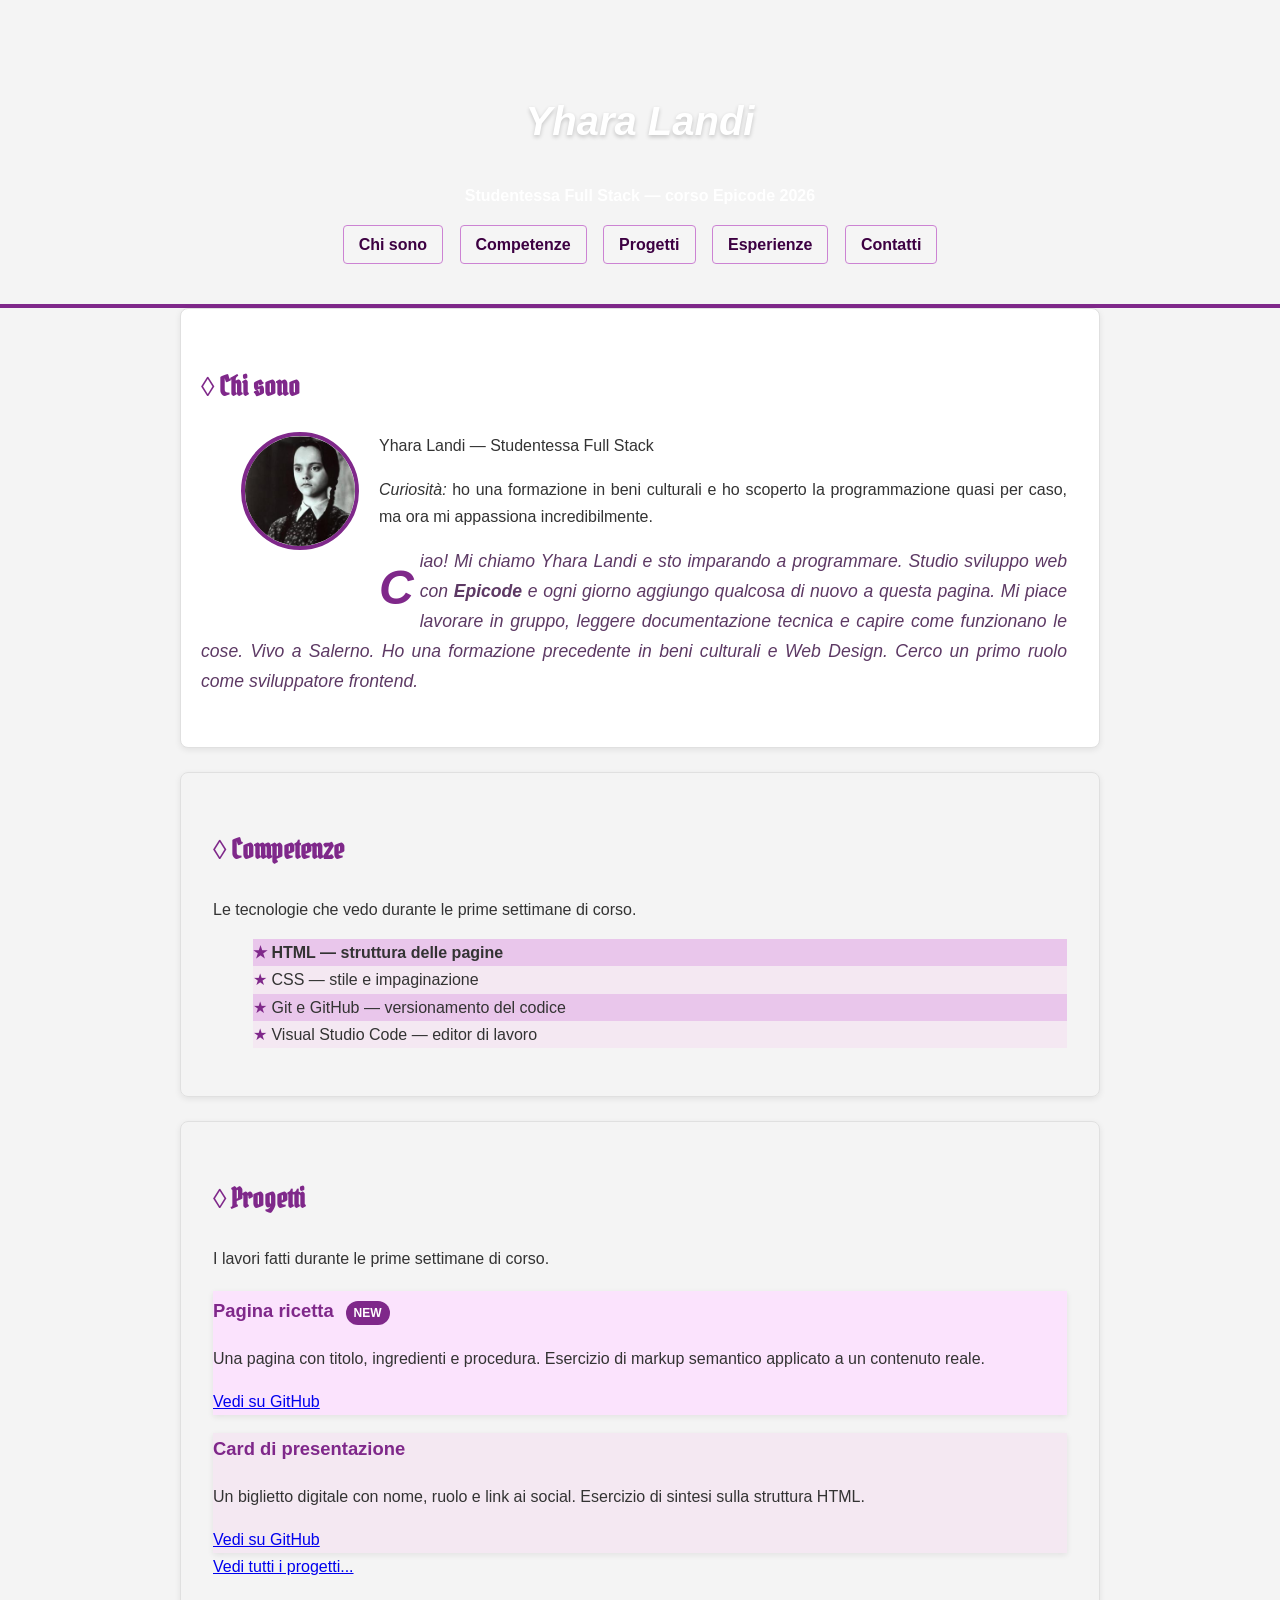
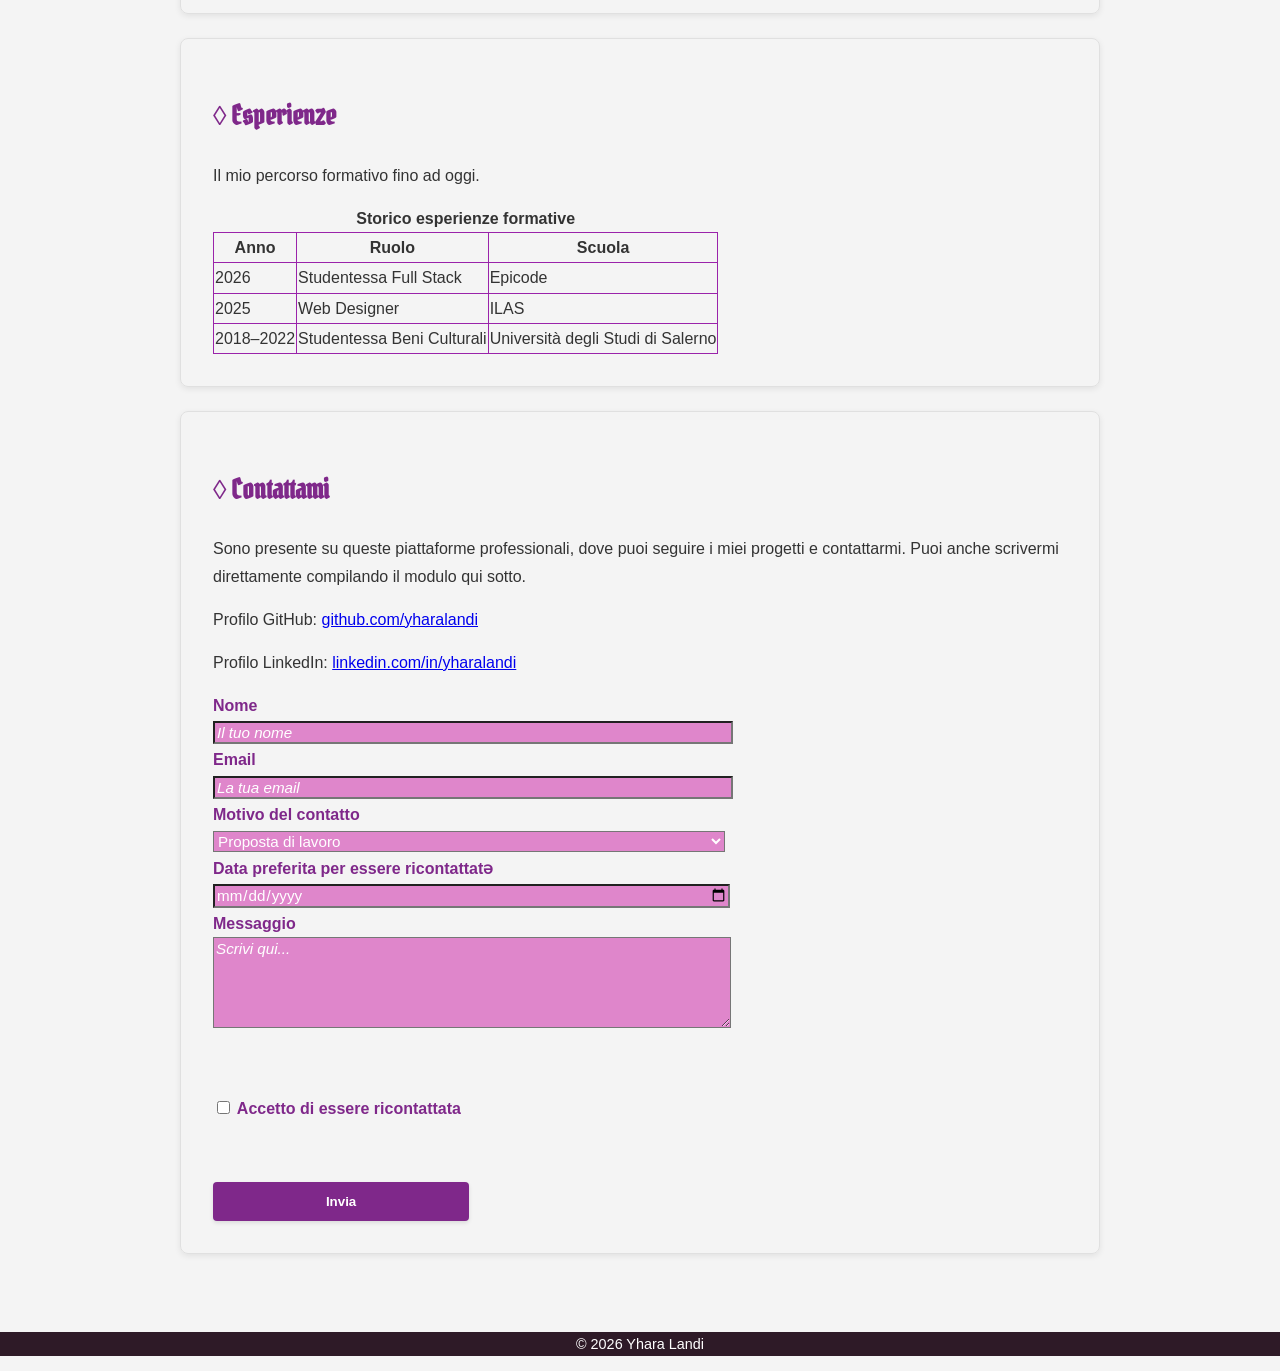
==== index.html @ 40f6e140 "nav" ====
<!DOCTYPE html>
<html lang="it">

<head>
    <meta charset="UTF-8">
    <meta name="viewport" content="width=device-width, initial-scale=1.0">
    <title>Yhara Landi</title>
    <link href="https://fonts.googleapis.com/css2?family=Pirata+One&display=swap" rel="stylesheet">
    <link rel="stylesheet" href="assets/css/style.css">
</head>

<body>
    <header id="siteHeader">
        <h1>Yhara Landi</h1>
        <p class="cute"><b>Studentessa Full Stack</b> — corso Epicode 2026</p>

        <nav>
            <ul>
                <li><a href="#chiSono">Chi sono</a></li>
                <li><a href="#competenze">Competenze</a></li>
                <li><a href="#progetti">Progetti</a></li>
                <li><a href="#esperienze">Esperienze</a></li>
                <li><a href="#contatti">Contatti</a></li>
            </ul>
        </nav>
    </header>

    <main>

        <div id="chiSono">
            <h2>Chi sono</h2>

            <figure>
                <img class="avatar" src="assets/img/waddams.jpeg" alt="Foto profilo">
                <figcaption>Yhara Landi — Studentessa Full Stack</figcaption>
            </figure>

            <aside>
                <em>Curiosità:</em> ho una formazione in beni culturali e ho scoperto la programmazione quasi per
                    caso, ma ora mi appassiona incredibilmente.
            </aside>

            <p>Ciao! Mi chiamo Yhara Landi e sto imparando a programmare. Studio sviluppo web con
                <strong>Epicode</strong> e ogni
                giorno aggiungo qualcosa di nuovo a questa pagina. Mi piace lavorare in gruppo, leggere documentazione
                tecnica e capire come funzionano le cose. Vivo a Salerno. Ho una formazione precedente in <em>beni
                    culturali</em> e <em>Web Design</em>. Cerco un primo ruolo come sviluppatore frontend.</p>
        </div>

        <div id="competenze">
            <h2>Competenze</h2>
            <p>Le tecnologie che vedo durante le prime settimane di corso.</p>
            <ul class="skillList">
                <li>HTML — struttura delle pagine</li>
                <li>CSS — stile e impaginazione</li>
                <li>Git e GitHub — versionamento del codice</li>
                <li>Visual Studio Code — editor di lavoro</li>
            </ul>
        </div>

        <div id="progetti">
            <h2>Progetti</h2>
            <p>I lavori fatti durante le prime settimane di corso.</p>

            <article class="project">
                <h3>Pagina ricetta</h3>
                <p>Una pagina con titolo, ingredienti e procedura. Esercizio di markup semantico applicato a un
                    contenuto reale.</p>
                <a href="javascript:void();">Vedi su GitHub</a>
            </article>

            <article class="project">
                <h3>Card di presentazione</h3>
                <p>Un biglietto digitale con nome, ruolo e link ai social. Esercizio di sintesi sulla struttura HTML.
                </p>
                <a href="javascript:void();">Vedi su GitHub</a>
            </article>
                        <a href="project.html">Vedi tutti i progetti...</a>

        </div>

        <div id="esperienze">
            <h2>Esperienze</h2>
            <p>Il mio percorso formativo fino ad oggi.</p>

            <table>
                <caption>Storico esperienze formative</caption>
                <thead>
                    <tr>
                        <th scope="col">Anno</th>
                        <th scope="col">Ruolo</th>
                        <th scope="col">Scuola</th>
                    </tr>
                </thead>
                <tbody>
                    <tr>
                        <td>2026</td>
                        <td>Studentessa Full Stack</td>
                        <td>Epicode</td>
                    </tr>
                    <tr>
                        <td>2025</td>
                        <td>Web Designer</td>
                        <td>ILAS</td>
                    </tr>
                    <tr>
                        <td>2018–2022</td>
                        <td>Studentessa Beni Culturali</td>
                        <td>Università degli Studi di Salerno</td>
                    </tr>
                </tbody>
            </table>
        </div>

        <div id="contatti">
            <h2>Contattami</h2>
            <p>Sono presente su queste piattaforme professionali, dove puoi seguire i miei progetti e contattarmi. Puoi
                anche scrivermi direttamente compilando il modulo qui sotto.</p>

            <p>Profilo GitHub: <a href="https://github.com/YharaLandi" target="_blank">github.com/yharalandi</a></p>
            <p>Profilo LinkedIn: <a href="https://www.linkedin.com/in/yhara-landi-a729241b5/"
                    target="_blank">linkedin.com/in/yharalandi</a></p>

            <form action="#" method="POST">

                <label for="nome">Nome</label><br />
                <input type="text" id="nome" name="nome" placeholder="Il tuo nome" required><br />

                <label for="email">Email</label><br />
                <input type="email" id="email" name="email" placeholder="La tua email" required><br />

                <label for="motivo">Motivo del contatto</label><br />
                <select id="motivo" name="motivo">
                    <option value="lavoro">Proposta di lavoro</option>
                    <option value="domande">Domande</option>
                    <option value="collaborazione">Collaborazione</option>
                    <option value="altro">Altro</option>
                </select><br />

                <label for="data">Data preferita per essere ricontattatə</label><br />
                <input type="date" id="data" name="data"><br />

                <label for="messaggio">Messaggio</label><br />
                <textarea id="messaggio" name="messaggio" rows="5" required
                    placeholder="Scrivi qui..."></textarea><br />

                <p>&nbsp;</p>
                <label for="consenso">
                    <input type="checkbox" id="consenso" name="consenso" class="consenso" required>
                    Accetto di essere ricontattata
                </label><br />
                <p>&nbsp;</p>
                <button type="submit">Invia</button>

            </form>
        </div>

    </main>

    <footer id="siteFooter">
        <p>&copy; 2026 Yhara Landi</p>
    </footer>

</body>

</html>
---- assets/css/style.css ----
/* Lasciate ogne speranza, voi ch'intrate*/
html,
body {
    margin: 0;
    padding: 0;
    font-family: "Helvetica Neue", Arial, sans-serif;
    font-size: 16px;
    line-height: 1.7;
    color: #333333;
    background-color: #f4f4f4;
    box-sizing: border-box;
}

#siteHeader {
    background-image: url(https://images.unsplash.com/photo-1557682250-33bd709cbe85?q=80&w=1129&auto=format&fit=crop&ixlib=rb-4.1.0&ixid=M3wxMjA3fDB8MHxwaG90by1wYWdlfHx8fGVufDB8fHx8fA%3D%3D);
    background-size: cover;
    background-position: center;
    color: #ffffff;
    text-align: center;
    padding: 60px 20px 40px;
    border-bottom: 4px solid rgb(127, 40, 138);
}

#siteHeader h1 {
    font-size: 2.5rem;
    font-weight: bold;
    font-style: italic;
    text-shadow: 0 2px 4px rgba(0, 0, 0, 0.2);
}

.cute {
    color: rgb(255, 255, 255);
    font-weight: 600;
}

nav li {
    display: inline-block;
}

nav a {
    color: #3d0042;
    font-weight: bold;
    text-decoration: none;
    display: inline-block;
    padding: 5px 15px;
    margin: 0 6px;
    border-radius: 4px;
    border: 1px solid #cc83d3;
    background-color: rgba(255, 255, 255, 0.062)
}

nav ul {
    list-style: none;
    margin: 0;
    padding: 0;
}

nav a:hover {
    color: #ffffff;
    background-color: rgba(255, 255, 255, 0.2);
padding: 15px 15px;
}

main {
    max-width: 920px;
    margin: 0 auto;
    padding: 0 20px 40px;
}

main div {
    padding: 32px;
    margin-bottom: 24px;
    border: 1px solid #e0e0e0;
    border-radius: 8px;
    box-shadow: 0 2px 6px rgba(0, 0, 0, 0.08);
}

main h2 {
    font-size: 1.7rem;
    color: hsl(293, 55%, 35%);
    text-align: left;
    font-family: "Pirata One", cursive;
}

main div h2::before {
    content: "◊ ";
    color: hsl(293, 55%, 35%);
}

main h3 {
    font-size: 1.15rem;
    color: hsl(293, 55%, 35%);
    text-align: left;
}

#chiSono {
    background-color: #ffffff;
    text-align: justify;
    padding-left: 20px;
}

#chiSono p:first-of-type {
    font-size: 1.1rem;
    font-style: italic;
    color: #5d3964;
}

.avatar {
    width: 110px;
    height: 110px;
    border: 4px solid hsl(293, 55%, 35%);
    border-radius: 50%;
    float: left;
    margin: 0 20px 12px 0;
}

#chiSono p:first-of-type::first-letter {
    font-size: 3rem;
    font-weight: bold;
    float: left;
    margin-right: 6px;
    color: hsl(293, 55%, 35%);
}


#competenze {
    clear: both;
}
 
.skillList {
    list-style: none;
}

.skillList li:nth-child(odd) {
    background-color: #e9c6eb;
}

.skillList li:nth-child(even) {
    background-color: #f4e8f2;
}

.skillList li:first-child {
    font-weight: bold;
}

.skillList li::before {
    content: "★ ";
    color: hsl(293, 55%, 35%);
}

.project:nth-of-type(odd) {
    background-color: #fbe3fd;
}

.project:nth-of-type(even) {
    background-color: #f4e8f2;
}

.project {
    box-shadow: 0 2px 6px rgba(0, 0, 0, 0.08);
}

.project:hover {
    box-shadow: 0 4px 12px rgba(0, 0, 0, 0.15);
}

.project:first-of-type h3::after {
    content: "NEW";
    display: inline-block;
    padding: 2px 8px;
    margin-left: 12px;
    background-color: hsl(293, 55%, 35%);
    color: #ffffff;
    border-radius: 16px;
    font-size: 0.75rem;
    margin-top: 10px;

}

.project:nth-of-type(2) h3::after {
    margin-top: 10px;

}

table {
    border-collapse: collapse;
}

table caption {
    font-weight: 600;
}

table,
th,
td {
    border: 1px solid rgb(154, 35, 170);
}

label {
    font-weight: bold;
    color: rgb(127, 40, 138);
}

input,
textarea,
select {
    font-family: "Helvetica Neue", Arial, sans-serif;
    font-size: 0.95rem;
    width: 60%;
    background-color: #df86cb;
    color: white;
}

input::placeholder,
textarea::placeholder {
    color: #ffffff;
    font-style: italic;
}

input:focus,
textarea:focus,
select:focus {
    background-color: #9e3183;
    color: #ffffff;
}

.consenso {
    width: auto;
}

button {
    color: #ffffff;
    background-color: hsl(293, 55%, 35%);
    font-weight: bold;
    width: 30%;
    padding: 12px 24px;
    border: none;
    border-radius: 4px;
    box-shadow: 0 2px 4px rgba(0, 0, 0, 0.1);
}

button:hover {
    color: #eeeeee;
    background-color: hsl(295, 100%, 12%);
    box-shadow: 0 4px 8px rgba(0, 0, 0, 0.15);
}

#siteFooter {
    background-color: #2e1a27;
    color: #ffffff;
    text-align: center;
    font-size: 0.9rem;
}
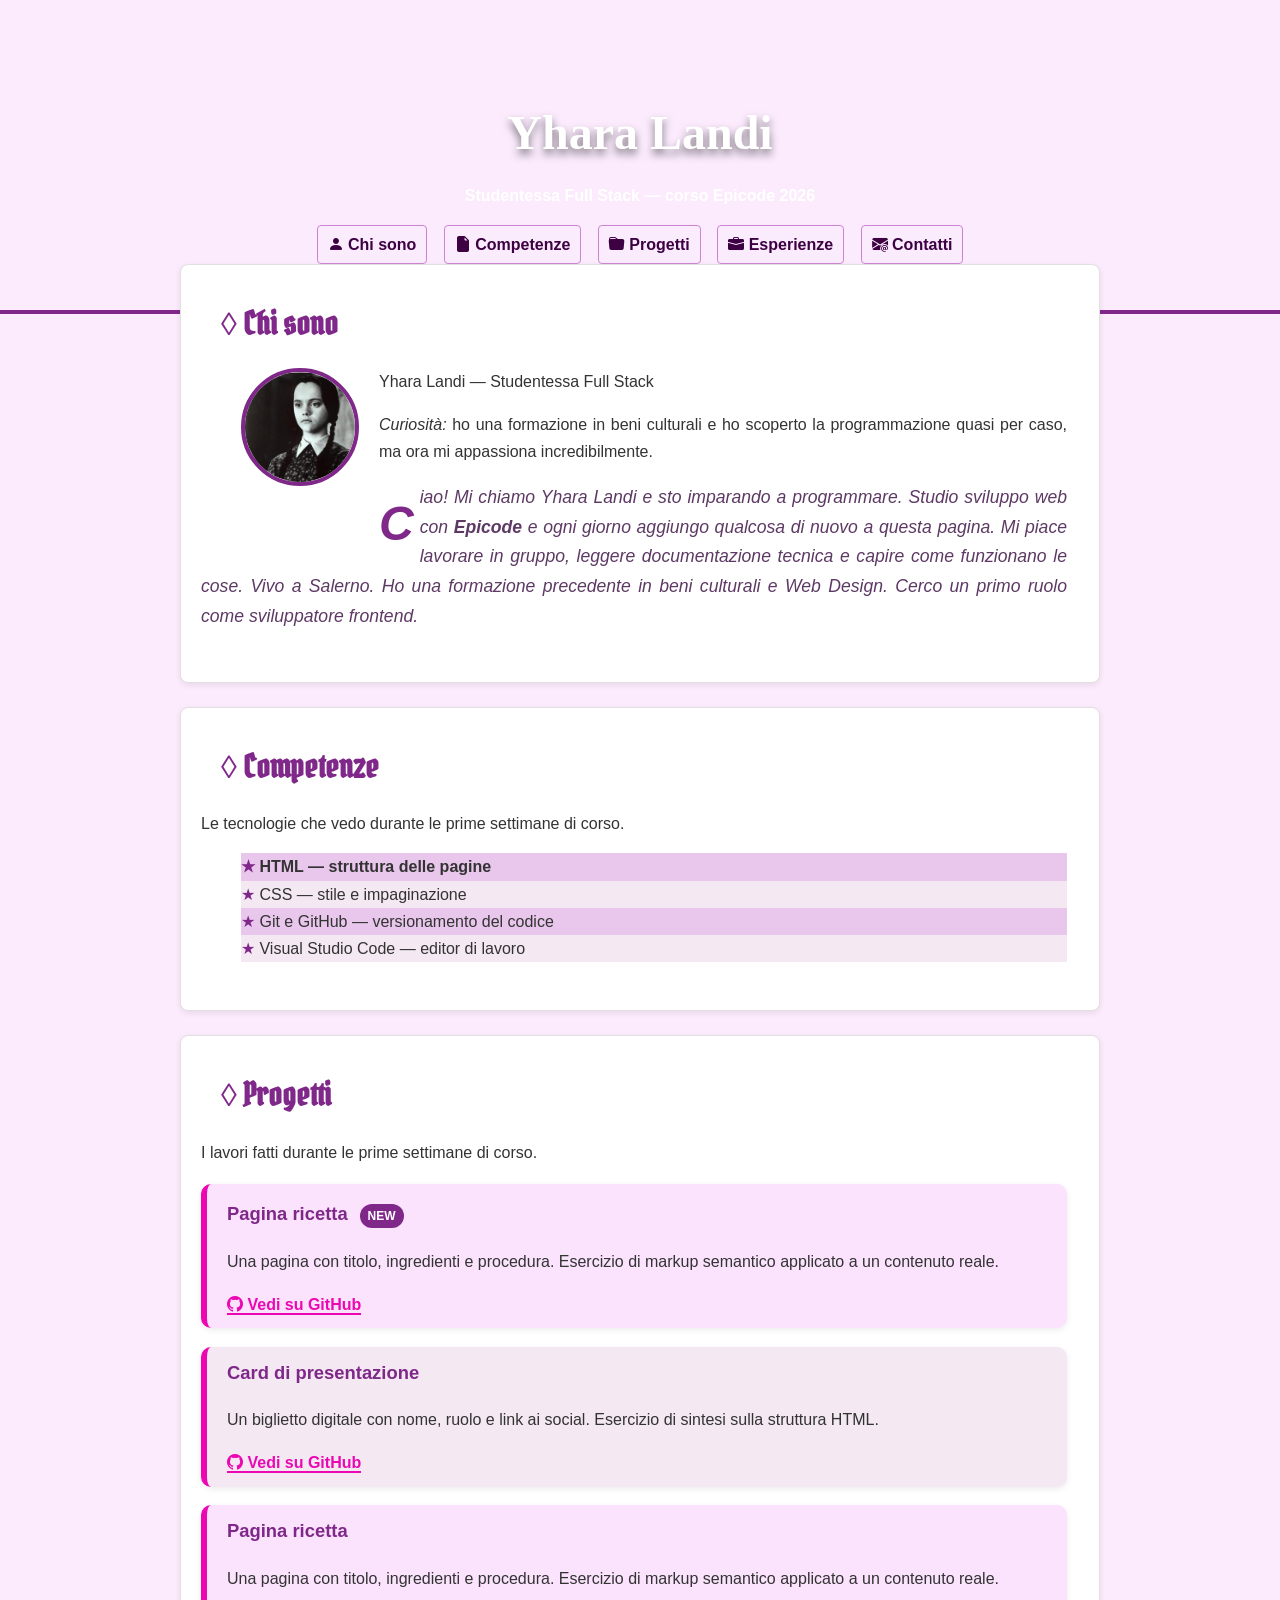
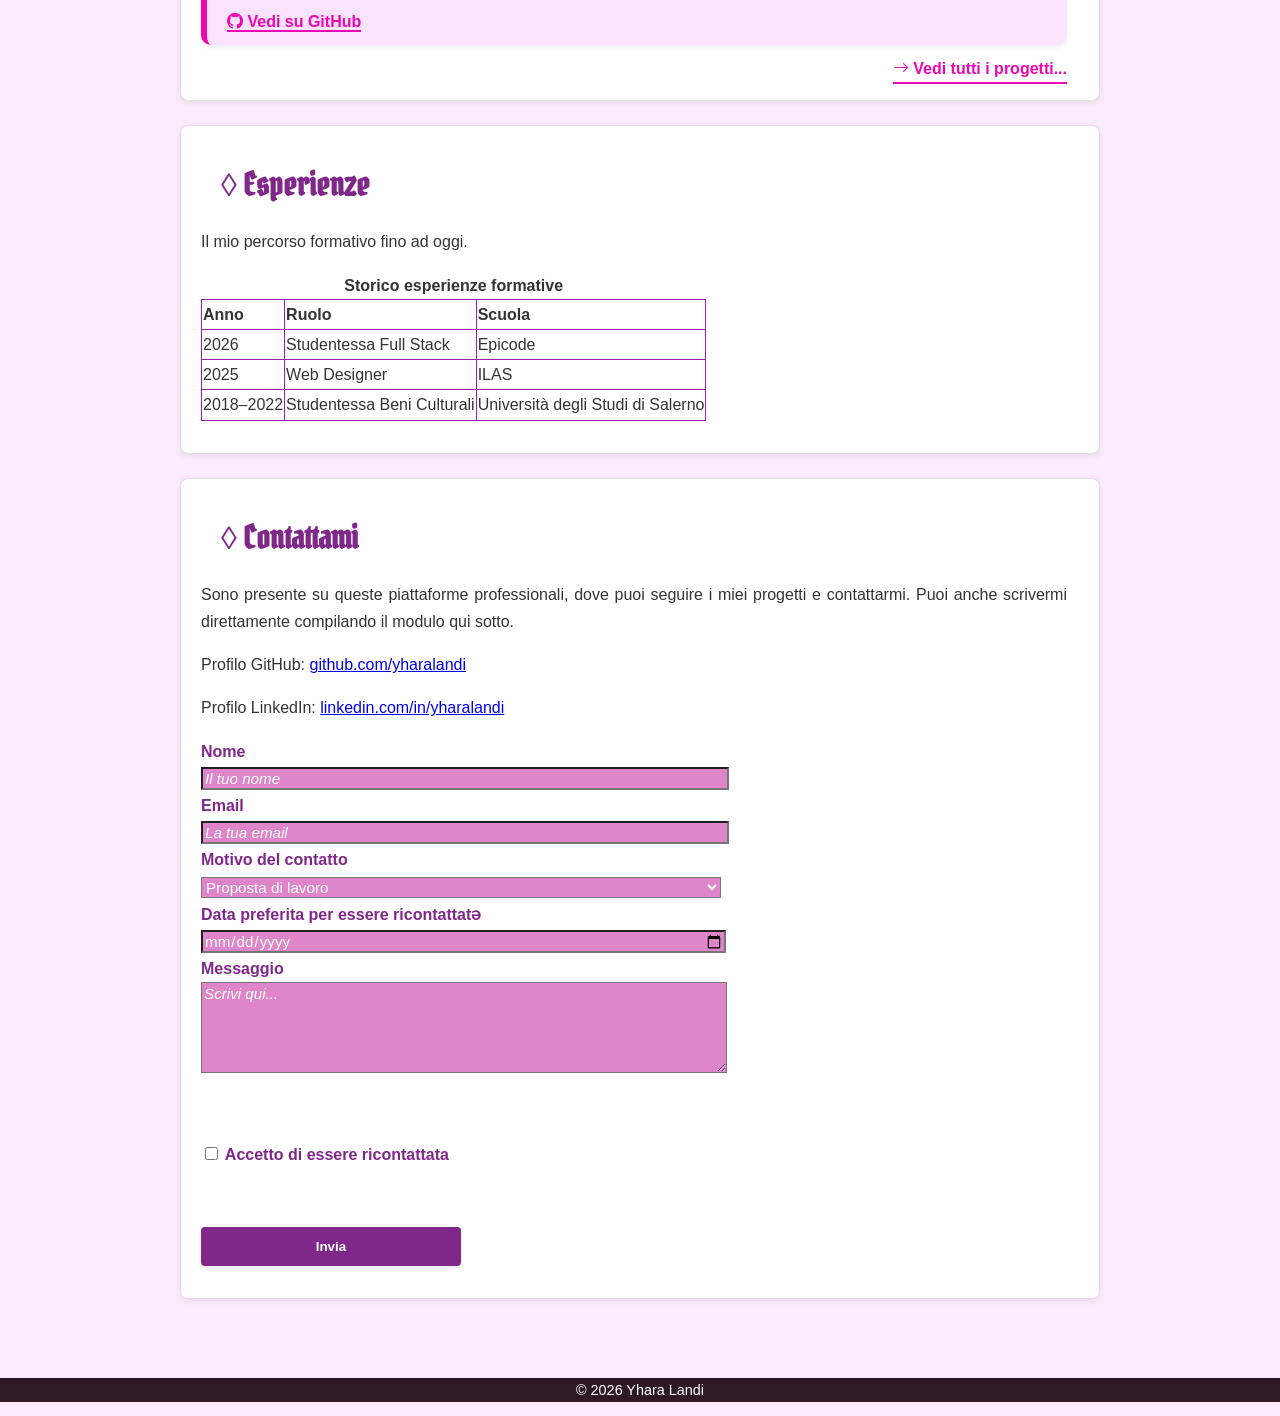
==== commit 9e0a7222: "modifiche progetti" ====
--- a/index.html
+++ b/index.html
@@ -6,6 +6,7 @@
     <meta name="viewport" content="width=device-width, initial-scale=1.0">
     <title>Yhara Landi</title>
     <link href="https://fonts.googleapis.com/css2?family=Pirata+One&display=swap" rel="stylesheet">
+    <link rel="stylesheet" href="https://cdn.jsdelivr.net/npm/bootstrap-icons@1.13.1/font/bootstrap-icons.min.css">
     <link rel="stylesheet" href="assets/css/style.css">
 </head>
 
@@ -16,11 +17,11 @@
 
         <nav>
             <ul>
-                <li><a href="#chiSono">Chi sono</a></li>
-                <li><a href="#competenze">Competenze</a></li>
-                <li><a href="#progetti">Progetti</a></li>
-                <li><a href="#esperienze">Esperienze</a></li>
-                <li><a href="#contatti">Contatti</a></li>
+                <li><a href="#chiSono"><i class="bi bi-person-fill"></i> Chi sono</a></li>
+                <li><a href="#competenze"><i class="bi bi-file-earmark-fill"></i> Competenze</a></li>
+                <li><a href="#progetti"><i class="bi bi-folder-fill"></i> Progetti</a></li>
+                <li><a href="#esperienze"><i class="bi bi-briefcase-fill"></i> Esperienze</a></li>
+                <li><a href="#contatti"><i class="bi bi-envelope-at-fill"></i> Contatti</a></li>
             </ul>
         </nav>
     </header>
@@ -37,14 +38,15 @@
 
             <aside>
                 <em>Curiosità:</em> ho una formazione in beni culturali e ho scoperto la programmazione quasi per
-                    caso, ma ora mi appassiona incredibilmente.
+                caso, ma ora mi appassiona incredibilmente.
             </aside>
 
             <p>Ciao! Mi chiamo Yhara Landi e sto imparando a programmare. Studio sviluppo web con
                 <strong>Epicode</strong> e ogni
                 giorno aggiungo qualcosa di nuovo a questa pagina. Mi piace lavorare in gruppo, leggere documentazione
                 tecnica e capire come funzionano le cose. Vivo a Salerno. Ho una formazione precedente in <em>beni
-                    culturali</em> e <em>Web Design</em>. Cerco un primo ruolo come sviluppatore frontend.</p>
+                    culturali</em> e <em>Web Design</em>. Cerco un primo ruolo come sviluppatore frontend.
+            </p>
         </div>
 
         <div id="competenze">
@@ -66,16 +68,22 @@
                 <h3>Pagina ricetta</h3>
                 <p>Una pagina con titolo, ingredienti e procedura. Esercizio di markup semantico applicato a un
                     contenuto reale.</p>
-                <a href="javascript:void();">Vedi su GitHub</a>
+                <a href="javascript:void();"><i class="bi bi-github"></i> Vedi su GitHub</a>
             </article>
 
             <article class="project">
                 <h3>Card di presentazione</h3>
                 <p>Un biglietto digitale con nome, ruolo e link ai social. Esercizio di sintesi sulla struttura HTML.
                 </p>
-                <a href="javascript:void();">Vedi su GitHub</a>
+                <a href="javascript:void();"><i class="bi bi-github"></i> Vedi su GitHub</a>
             </article>
-                        <a href="project.html">Vedi tutti i progetti...</a>
+                        <article class="project">
+                <h3>Pagina ricetta</h3>
+                <p>Una pagina con titolo, ingredienti e procedura. Esercizio di markup semantico applicato a un
+                    contenuto reale.</p>
+                <a href="javascript:void();"><i class="bi bi-github"></i> Vedi su GitHub</a>
+            </article>
+            <a href="project.html" class="altriProgetti"><i class="bi bi-arrow-right"></i> Vedi tutti i progetti...</a>
 
         </div>
 
--- a/assets/css/style.css
+++ b/assets/css/style.css
@@ -7,9 +7,10 @@
     font-size: 16px;
     line-height: 1.7;
     color: #333333;
-    background-color: #f4f4f4;
+    background-color: #fbebfd;
     box-sizing: border-box;
 }
+
 
 #siteHeader {
     background-image: url(https://images.unsplash.com/photo-1557682250-33bd709cbe85?q=80&w=1129&auto=format&fit=crop&ixlib=rb-4.1.0&ixid=M3wxMjA3fDB8MHxwaG90by1wYWdlfHx8fGVufDB8fHx8fA%3D%3D);
@@ -17,15 +18,17 @@
     background-position: center;
     color: #ffffff;
     text-align: center;
-    padding: 60px 20px 40px;
+    padding: 60px 20px 0;
     border-bottom: 4px solid rgb(127, 40, 138);
+
 }
 
 #siteHeader h1 {
-    font-size: 2.5rem;
-    font-weight: bold;
-    font-style: italic;
-    text-shadow: 0 2px 4px rgba(0, 0, 0, 0.2);
+    font-family: 'Times New Roman', Times, serif;
+    font-size: 3rem;
+    font-weight: bold;
+    text-shadow: 0 5px 9px rgba(0, 0, 0, 0.5);
+    margin-bottom: -8px;
 }
 
 .cute {
@@ -42,29 +45,29 @@
     font-weight: bold;
     text-decoration: none;
     display: inline-block;
-    padding: 5px 15px;
+    padding: 5px 10px;
     margin: 0 6px;
     border-radius: 4px;
     border: 1px solid #cc83d3;
-    background-color: rgba(255, 255, 255, 0.062)
+    background-color: rgba(255, 255, 255, 0.062);
 }
 
 nav ul {
     list-style: none;
-    margin: 0;
+    margin-bottom: 46px;
     padding: 0;
 }
 
 nav a:hover {
     color: #ffffff;
     background-color: rgba(255, 255, 255, 0.2);
-padding: 15px 15px;
 }
 
 main {
     max-width: 920px;
     margin: 0 auto;
     padding: 0 20px 40px;
+    margin-top: -50px;
 }
 
 main div {
@@ -76,9 +79,10 @@
 }
 
 main h2 {
-    font-size: 1.7rem;
+    font-size: 2rem;
     color: hsl(293, 55%, 35%);
     text-align: left;
+    margin: 0 0 5px 20px;
     font-family: "Pirata One", cursive;
 }
 
@@ -93,7 +97,11 @@
     text-align: left;
 }
 
-#chiSono {
+#chiSono,
+#competenze,
+#progetti,
+#esperienze,
+#contatti {
     background-color: #ffffff;
     text-align: justify;
     padding-left: 20px;
@@ -126,7 +134,7 @@
 #competenze {
     clear: both;
 }
- 
+
 .skillList {
     list-style: none;
 }
@@ -148,6 +156,9 @@
     color: hsl(293, 55%, 35%);
 }
 
+#progetti{
+    padding-bottom: 45px;
+}
 .project:nth-of-type(odd) {
     background-color: #fbe3fd;
 }
@@ -158,6 +169,15 @@
 
 .project {
     box-shadow: 0 2px 6px rgba(0, 0, 0, 0.08);
+    margin-bottom: 10px;
+    padding: 0 0 10px 20px;
+        border-left: solid 6px #eb08b2;
+        border-radius: 10px;
+
+}
+.project h3{
+padding-top: 10px;
+
 }
 
 .project:hover {
@@ -179,6 +199,40 @@
 
 .project:nth-of-type(2) h3::after {
     margin-top: 10px;
+
+}
+.project a{
+    color: #eb08b2;
+    font-size: 1em;
+    text-decoration: none;
+    font-weight: 600;
+    border-bottom: solid 2px #eb08b2;
+}
+.project a:hover {
+    color: #7F288A;
+        border-bottom: solid 2px #7F288A;
+
+}
+.project a:visited {
+    color: #eb08b2;
+}
+
+/*link per la pagina extra*/
+.altriProgetti {
+    color: #eb08b2;
+    font-size: 1em;
+    text-decoration: none;
+    float: right;
+    font-weight: 600;
+    border-bottom: solid 2px #eb08b2;
+}
+
+.altriProgetti:visited {
+    color: #eb08b2;
+}
+.altriProgetti:hover {
+    color: #7F288A;
+        border-bottom: solid 2px #7F288A;
 
 }
 
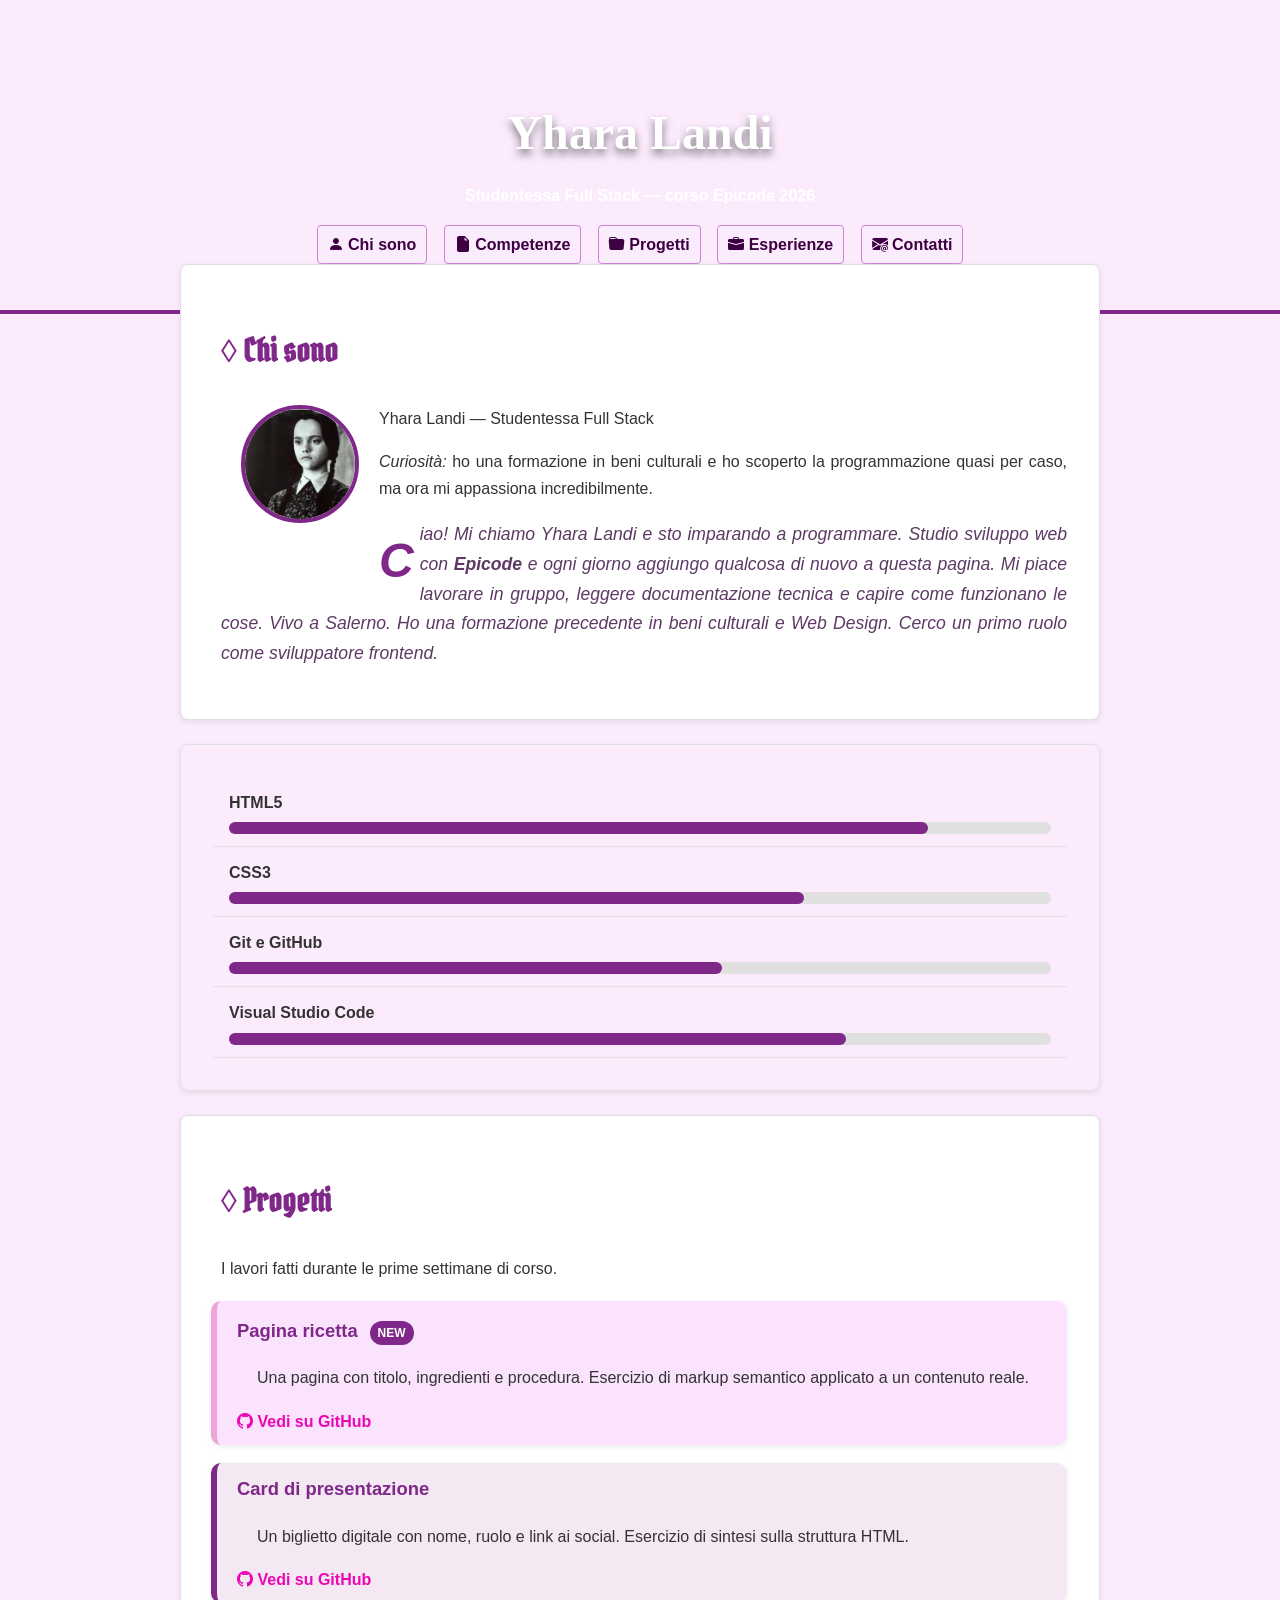
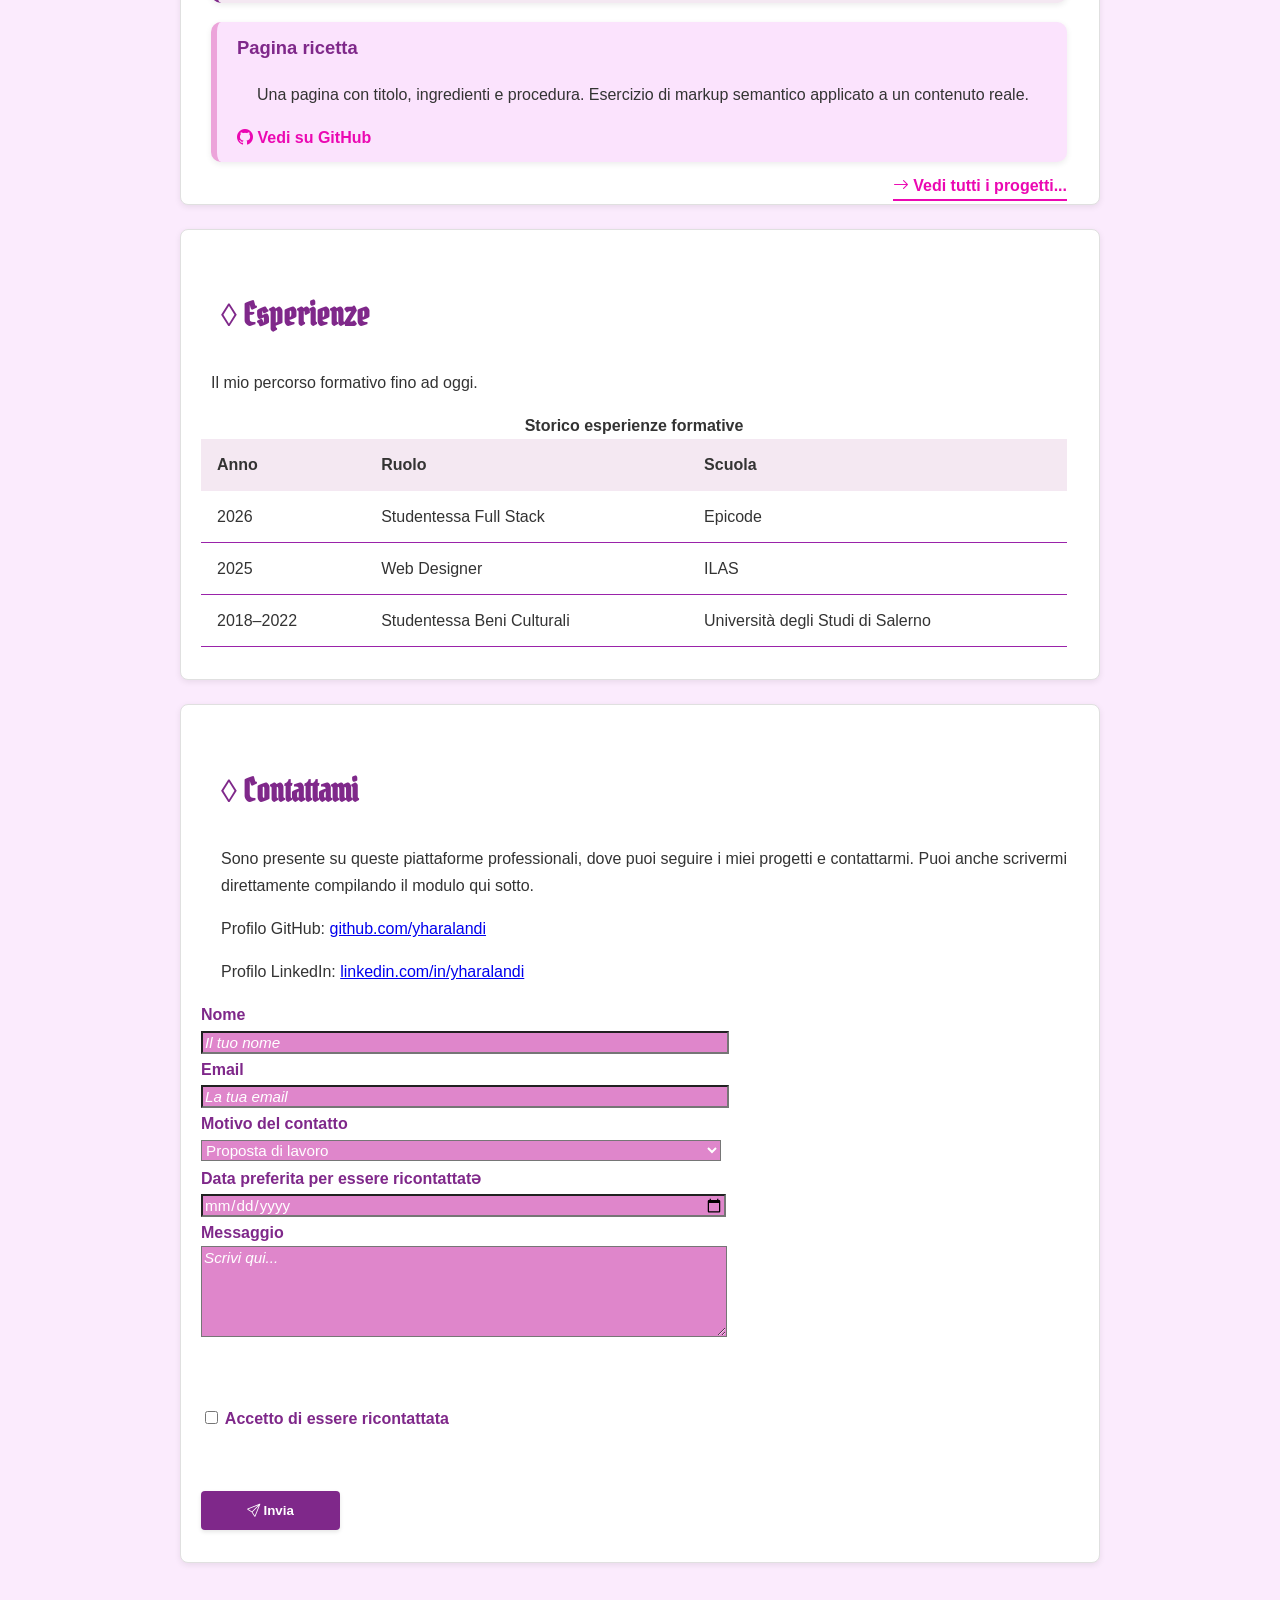
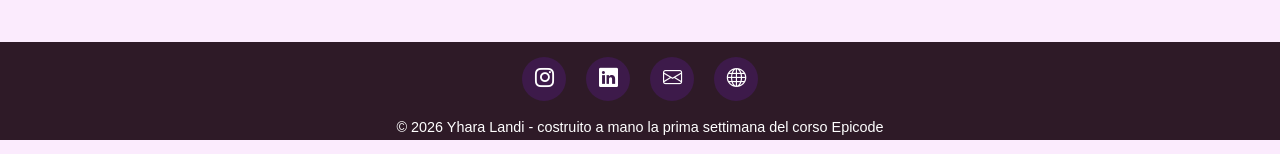
==== commit 8bc64eef: "footer tabella e barra avanzamento competenze" ====
--- a/index.html
+++ b/index.html
@@ -49,16 +49,24 @@
             </p>
         </div>
 
-        <div id="competenze">
-            <h2>Competenze</h2>
-            <p>Le tecnologie che vedo durante le prime settimane di corso.</p>
-            <ul class="skillList">
-                <li>HTML — struttura delle pagine</li>
-                <li>CSS — stile e impaginazione</li>
-                <li>Git e GitHub — versionamento del codice</li>
-                <li>Visual Studio Code — editor di lavoro</li>
-            </ul>
-        </div>
+<div class="skillList">
+    <div class="skillRow">
+        <div class="skillNome">HTML5</div>
+        <div class="skillBarra"><div class="barra" style="width: 85%"></div></div>
+    </div>
+    <div class="skillRow">
+        <div class="skillNome">CSS3</div>
+        <div class="skillBarra"><div class="barra" style="width: 70%"></div></div>
+    </div>
+    <div class="skillRow">
+        <div class="skillNome">Git e GitHub</div>
+        <div class="skillBarra"><div class="barra" style="width: 60%"></div></div>
+    </div>
+    <div class="skillRow">
+        <div class="skillNome">Visual Studio Code</div>
+        <div class="skillBarra"><div class="barra" style="width: 75%"></div></td></div>
+    </div>
+</div>
 
         <div id="progetti">
             <h2>Progetti</h2>
@@ -158,7 +166,7 @@
                     Accetto di essere ricontattata
                 </label><br />
                 <p>&nbsp;</p>
-                <button type="submit">Invia</button>
+                <button type="submit"><i class="bi bi-send"></i> Invia</button>
 
             </form>
         </div>
@@ -166,7 +174,12 @@
     </main>
 
     <footer id="siteFooter">
-        <p>&copy; 2026 Yhara Landi</p>
+        <ul>
+        <li><a href="https://www.instagram.com/" target="_blank"><i class="bi bi-instagram"></i></a></li>
+        <li><a href="https://www.linkedin.com/in/yhara-landi-a729241b5/" target="_blank"><i class="bi bi-linkedin"></i></a></li>
+        <li><a href="mailto:tua@email.com"><i class="bi bi-envelope"></i></a></li>
+        <li><a href="https://github.com/YharaLandi" target="_blank"><i class="bi bi-globe"></i></a></li>
+    </ul> <p>&copy; 2026 Yhara Landi - costruito a mano la prima settimana del corso Epicode</p>
     </footer>
 
 </body>
--- a/assets/css/style.css
+++ b/assets/css/style.css
@@ -70,7 +70,7 @@
     margin-top: -50px;
 }
 
-main div {
+main>div {
     padding: 32px;
     margin-bottom: 24px;
     border: 1px solid #e0e0e0;
@@ -82,11 +82,11 @@
     font-size: 2rem;
     color: hsl(293, 55%, 35%);
     text-align: left;
-    margin: 0 0 5px 20px;
+    padding: 0 0 0 20px;
     font-family: "Pirata One", cursive;
 }
 
-main div h2::before {
+main div>h2::before {
     content: "◊ ";
     color: hsl(293, 55%, 35%);
 }
@@ -106,6 +106,14 @@
     text-align: justify;
     padding-left: 20px;
 }
+#chiSono p,
+#competenze p,
+#progetti p,
+#esperienze p,
+#contatti p{
+
+    padding-left: 20px;
+}
 
 #chiSono p:first-of-type {
     font-size: 1.1rem;
@@ -130,53 +138,52 @@
     color: hsl(293, 55%, 35%);
 }
 
-
-#competenze {
-    clear: both;
-}
-
-.skillList {
-    list-style: none;
-}
-
-.skillList li:nth-child(odd) {
-    background-color: #e9c6eb;
-}
-
-.skillList li:nth-child(even) {
-    background-color: #f4e8f2;
-}
-
-.skillList li:first-child {
-    font-weight: bold;
-}
-
-.skillList li::before {
-    content: "★ ";
-    color: hsl(293, 55%, 35%);
-}
-
-#progetti{
-    padding-bottom: 45px;
-}
+/*competenze*/
+.skillRow {
+    border-bottom: 1px solid #e0e0e0;
+    padding: 12px 16px;
+}
+
+.skillNome {
+    font-weight: bold;
+    margin-bottom: 6px;
+}
+
+.skillBarra {
+    background-color: #e0e0e0;
+    border-radius: 6px;
+    height: 12px;
+}
+
+.barra {
+    height: 12px;
+    background-color: hsl(293, 55%, 35%);
+    border-radius: 6px;
+}
+/*progetti*/
 .project:nth-of-type(odd) {
     background-color: #fbe3fd;
+    border-left: solid 6px #eca4da;
+
 }
 
 .project:nth-of-type(even) {
     background-color: #f4e8f2;
+    border-left: solid 6px #7F288A;
+
 }
 
 .project {
     box-shadow: 0 2px 6px rgba(0, 0, 0, 0.08);
     margin-bottom: 10px;
     padding: 0 0 10px 20px;
-        border-left: solid 6px #eb08b2;
-        border-radius: 10px;
-
-}
-.project h3{
-padding-top: 10px;
+    border-radius: 10px;
+    margin-left: 10px;
+
+}
+
+.project h3 {
+    padding-top: 10px;
 
 }
 
@@ -201,18 +208,20 @@
     margin-top: 10px;
 
 }
-.project a{
+
+.project a {
     color: #eb08b2;
     font-size: 1em;
     text-decoration: none;
     font-weight: 600;
-    border-bottom: solid 2px #eb08b2;
-}
+}
+
 .project a:hover {
     color: #7F288A;
-        border-bottom: solid 2px #7F288A;
-
-}
+    border-bottom: solid 4px #7F288A;
+    text-decoration: none;
+}
+
 .project a:visited {
     color: #eb08b2;
 }
@@ -230,24 +239,42 @@
 .altriProgetti:visited {
     color: #eb08b2;
 }
+
 .altriProgetti:hover {
     color: #7F288A;
-        border-bottom: solid 2px #7F288A;
-
+    border-bottom: solid 2px #7F288A;
+
+}
+
+/*tabella esperienze*/
+#esperienze p {
+    padding-left: 10px;
 }
 
 table {
     border-collapse: collapse;
+    width: 100%;
 }
 
 table caption {
     font-weight: 600;
 }
 
-table,
-th,
+table, th, td {
+    border: none;
+}
+
 td {
-    border: 1px solid rgb(154, 35, 170);
+    border-bottom: 1px solid rgb(154, 35, 170);
+}
+
+thead tr {
+    background-color: #f4e8f2;
+}
+
+th, td {
+    padding: 12px 16px;
+    text-align: left;
 }
 
 label {
@@ -286,7 +313,7 @@
     color: #ffffff;
     background-color: hsl(293, 55%, 35%);
     font-weight: bold;
-    width: 30%;
+    width: 16%;
     padding: 12px 24px;
     border: none;
     border-radius: 4px;
@@ -304,4 +331,32 @@
     color: #ffffff;
     text-align: center;
     font-size: 0.9rem;
+}
+#siteFooter ul {
+    list-style: none;
+    padding: 15px 0 0 0;
+    margin: 15px 0 12px 0;
+}
+
+#siteFooter li {
+    display: inline-block;
+    margin: 0 8px;
+}
+
+#siteFooter a {
+    display: inline-block;
+    width: 44px;
+    height: 44px;
+    line-height: 44px;
+    border-radius: 50%;
+    background-color: #3d1a4a;
+    color: #ffffff;
+    font-size: 1.2rem;
+    text-align: center;
+    text-decoration: none;
+}
+
+#siteFooter a:hover {
+    background-color: hsl(293, 55%, 35%);
+    color: #9e3183;
 }
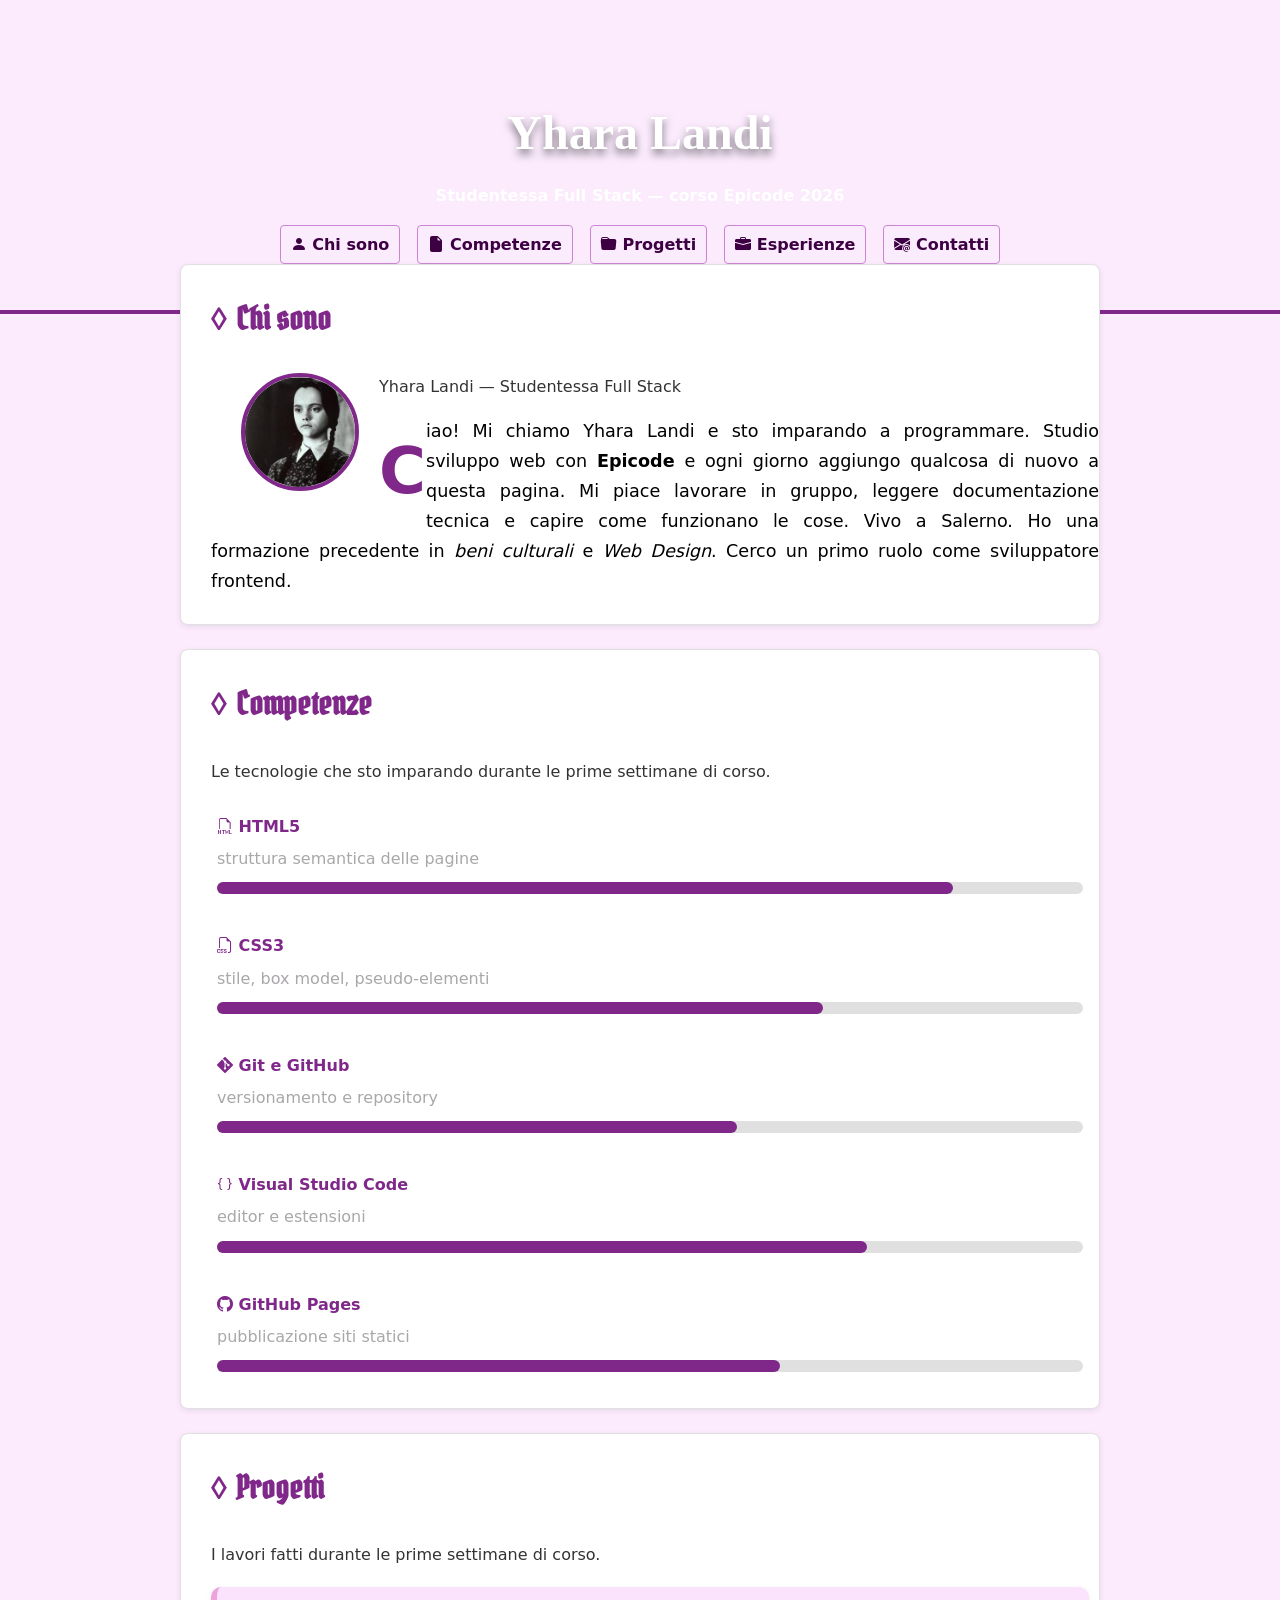
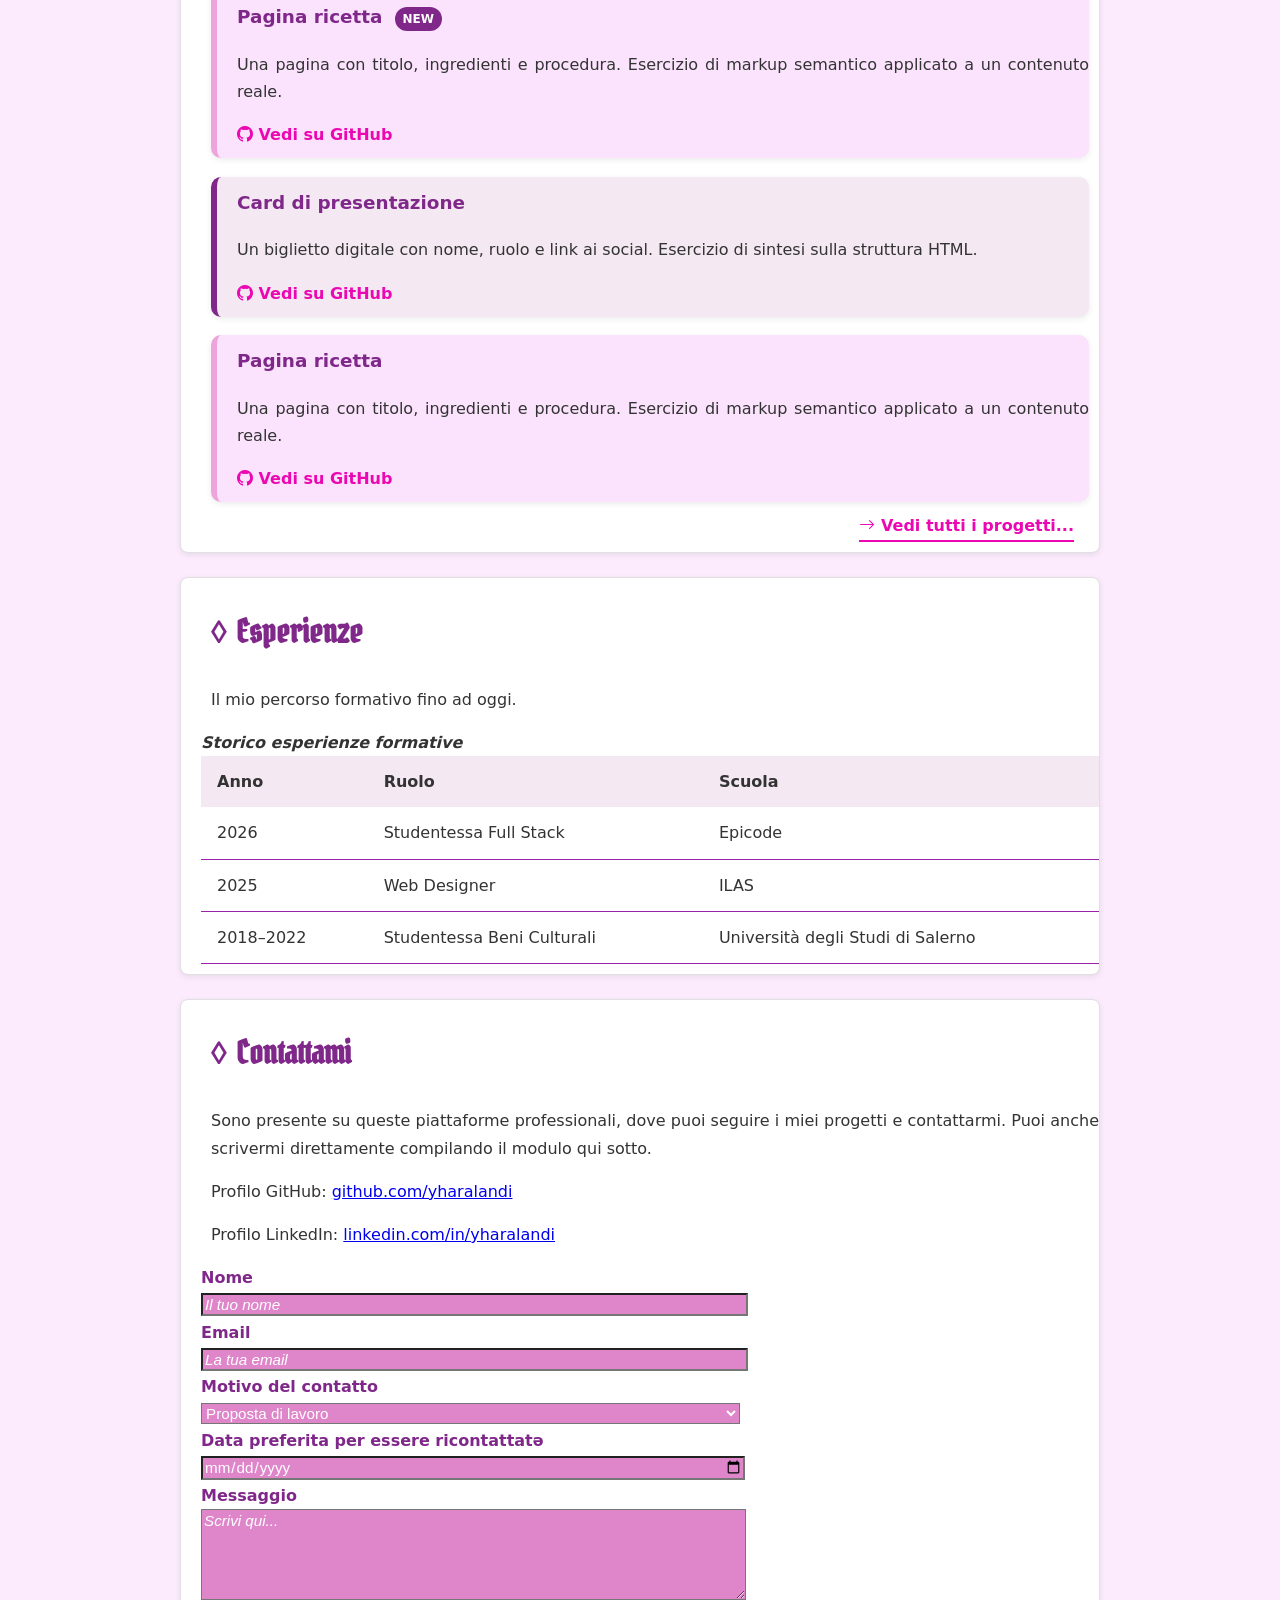
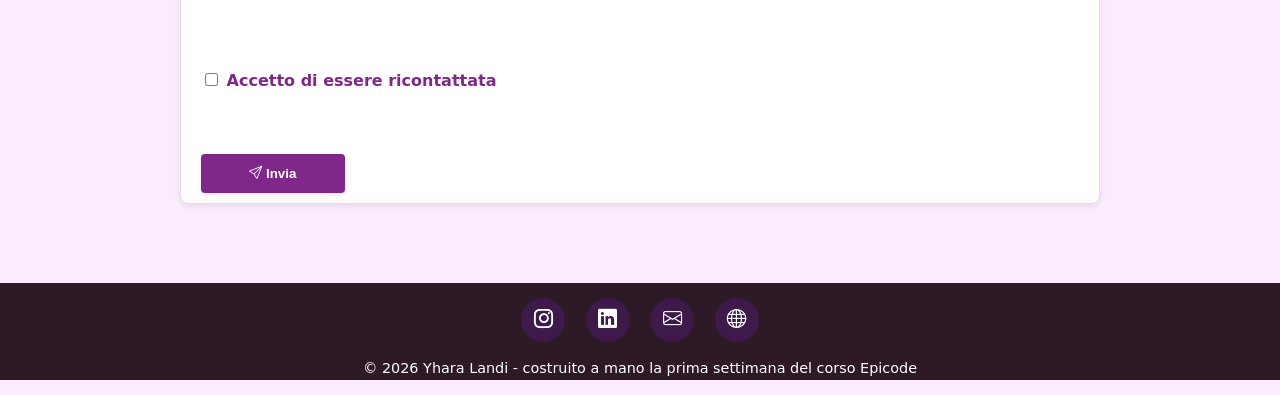
==== commit f4e1c019: "ritocchi e aggiustamenti" ====
--- a/index.html
+++ b/index.html
@@ -6,6 +6,9 @@
     <meta name="viewport" content="width=device-width, initial-scale=1.0">
     <title>Yhara Landi</title>
     <link href="https://fonts.googleapis.com/css2?family=Pirata+One&display=swap" rel="stylesheet">
+    <link rel="preconnect" href="https://fonts.googleapis.com">
+<link rel="preconnect" href="https://fonts.gstatic.com" crossorigin>
+<link href="https://fonts.googleapis.com/css2?family=Roboto:ital,wght@0,100..900;1,100..900&display=swap" rel="stylesheet">
     <link rel="stylesheet" href="https://cdn.jsdelivr.net/npm/bootstrap-icons@1.13.1/font/bootstrap-icons.min.css">
     <link rel="stylesheet" href="assets/css/style.css">
 </head>
@@ -36,11 +39,6 @@
                 <figcaption>Yhara Landi — Studentessa Full Stack</figcaption>
             </figure>
 
-            <aside>
-                <em>Curiosità:</em> ho una formazione in beni culturali e ho scoperto la programmazione quasi per
-                caso, ma ora mi appassiona incredibilmente.
-            </aside>
-
             <p>Ciao! Mi chiamo Yhara Landi e sto imparando a programmare. Studio sviluppo web con
                 <strong>Epicode</strong> e ogni
                 giorno aggiungo qualcosa di nuovo a questa pagina. Mi piace lavorare in gruppo, leggere documentazione
@@ -49,22 +47,28 @@
             </p>
         </div>
 
-<div class="skillList">
+<div id="competenze">
+    <h2>Competenze</h2>
+    <p>Le tecnologie che sto imparando durante le prime settimane di corso.</p>
     <div class="skillRow">
-        <div class="skillNome">HTML5</div>
-        <div class="skillBarra"><div class="barra" style="width: 85%"></div></div>
+        <h3><i class="bi bi-filetype-html"></i> HTML5</h3><p class="skillDescription">struttura semantica delle pagine</p>
+        <div class="skillBarra"><div class="barra"></div></div>
     </div>
     <div class="skillRow">
-        <div class="skillNome">CSS3</div>
-        <div class="skillBarra"><div class="barra" style="width: 70%"></div></div>
+        <h3><i class="bi bi-filetype-css"></i> CSS3</h3><p class="skillDescription">stile, box model, pseudo-elementi</p>
+        <div class="skillBarra"><div class="barra"></div></div>
     </div>
     <div class="skillRow">
-        <div class="skillNome">Git e GitHub</div>
-        <div class="skillBarra"><div class="barra" style="width: 60%"></div></div>
+        <h3><i class="bi bi-git"></i> Git e GitHub</h3><p class="skillDescription">versionamento e repository</p>
+        <div class="skillBarra"><div class="barra"></div></div>
     </div>
     <div class="skillRow">
-        <div class="skillNome">Visual Studio Code</div>
-        <div class="skillBarra"><div class="barra" style="width: 75%"></div></td></div>
+        <h3><i class="bi bi-braces"></i> Visual Studio Code</h3><p class="skillDescription">editor e estensioni</p>
+        <div class="skillBarra"><div class="barra"></div></div>
+    </div>
+    <div class="skillRow">
+        <h3><i class="bi bi-github"></i> GitHub Pages</h3><p class="skillDescription">pubblicazione siti statici</p>
+        <div class="skillBarra"><div class="barra"></div></div>
     </div>
 </div>
 
--- a/assets/css/style.css
+++ b/assets/css/style.css
@@ -9,6 +9,7 @@
     color: #333333;
     background-color: #fbebfd;
     box-sizing: border-box;
+    font-family: system-ui, -apple-system, BlinkMacSystemFont, 'Segoe UI', Roboto, Oxygen, Ubuntu, Cantarell, 'Open Sans', 'Helvetica Neue', sans-serif;
 }
 
 
@@ -71,8 +72,8 @@
 }
 
 main>div {
-    padding: 32px;
     margin-bottom: 24px;
+    padding-bottom: 10px;
     border: 1px solid #e0e0e0;
     border-radius: 8px;
     box-shadow: 0 2px 6px rgba(0, 0, 0, 0.08);
@@ -81,14 +82,13 @@
 main h2 {
     font-size: 2rem;
     color: hsl(293, 55%, 35%);
-    text-align: left;
-    padding: 0 0 0 20px;
     font-family: "Pirata One", cursive;
 }
 
 main div>h2::before {
     content: "◊ ";
     color: hsl(293, 55%, 35%);
+    font-family: Arial, Helvetica, sans-serif;
 }
 
 main h3 {
@@ -106,19 +106,22 @@
     text-align: justify;
     padding-left: 20px;
 }
-#chiSono p,
-#competenze p,
-#progetti p,
-#esperienze p,
-#contatti p{
-
-    padding-left: 20px;
+
+#chiSono>p,
+#competenze>p,
+#progetti>p,
+#esperienze>p,
+#contatti>p, #chiSono>h2,
+#competenze>h2,
+#progetti>h2,
+#esperienze>h2,
+#contatti>h2 {
+    padding-left: 10px;
 }
 
 #chiSono p:first-of-type {
     font-size: 1.1rem;
-    font-style: italic;
-    color: #5d3964;
+    color: #000000;
 }
 
 .avatar {
@@ -131,23 +134,28 @@
 }
 
 #chiSono p:first-of-type::first-letter {
-    font-size: 3rem;
+    font-size: 4rem;
     font-weight: bold;
     float: left;
-    margin-right: 6px;
     color: hsl(293, 55%, 35%);
 }
 
 /*competenze*/
+.skillRow h3 {
+    font-size: 1em;
+    margin: 0 0 -5px 0;
+}
+
+.skillDescription {
+    color: #aaa7aa;
+    margin: 10px 0;
+    padding: 0;
+}
+
 .skillRow {
-    border-bottom: 1px solid #e0e0e0;
-    padding: 12px 16px;
-}
-
-.skillNome {
-    font-weight: bold;
-    margin-bottom: 6px;
-}
+    padding: 12px 16px 26px;
+}
+
 
 .skillBarra {
     background-color: #e0e0e0;
@@ -160,7 +168,31 @@
     background-color: hsl(293, 55%, 35%);
     border-radius: 6px;
 }
+
+.skillRow:nth-child(3) .barra {
+    width: 85%;
+}
+
+.skillRow:nth-child(4) .barra {
+    width: 70%;
+}
+
+.skillRow:nth-child(5) .barra {
+    width: 60%;
+}
+
+.skillRow:nth-child(6) .barra {
+    width: 75%;
+}
+
+.skillRow:nth-child(7) .barra {
+    width: 65%;
+}
+
 /*progetti*/
+#progetti{
+padding-bottom: 40px;
+}
 .project:nth-of-type(odd) {
     background-color: #fbe3fd;
     border-left: solid 6px #eca4da;
@@ -178,7 +210,7 @@
     margin-bottom: 10px;
     padding: 0 0 10px 20px;
     border-radius: 10px;
-    margin-left: 10px;
+    margin: 10px;
 
 }
 
@@ -200,11 +232,6 @@
     color: #ffffff;
     border-radius: 16px;
     font-size: 0.75rem;
-    margin-top: 10px;
-
-}
-
-.project:nth-of-type(2) h3::after {
     margin-top: 10px;
 
 }
@@ -232,6 +259,7 @@
     font-size: 1em;
     text-decoration: none;
     float: right;
+    margin-right: 25px;
     font-weight: 600;
     border-bottom: solid 2px #eb08b2;
 }
@@ -247,9 +275,6 @@
 }
 
 /*tabella esperienze*/
-#esperienze p {
-    padding-left: 10px;
-}
 
 table {
     border-collapse: collapse;
@@ -258,9 +283,13 @@
 
 table caption {
     font-weight: 600;
-}
-
-table, th, td {
+    text-align: left;
+    font-style: italic;
+}
+
+table,
+th,
+td {
     border: none;
 }
 
@@ -272,7 +301,8 @@
     background-color: #f4e8f2;
 }
 
-th, td {
+th,
+td {
     padding: 12px 16px;
     text-align: left;
 }
@@ -332,6 +362,7 @@
     text-align: center;
     font-size: 0.9rem;
 }
+
 #siteFooter ul {
     list-style: none;
     padding: 15px 0 0 0;
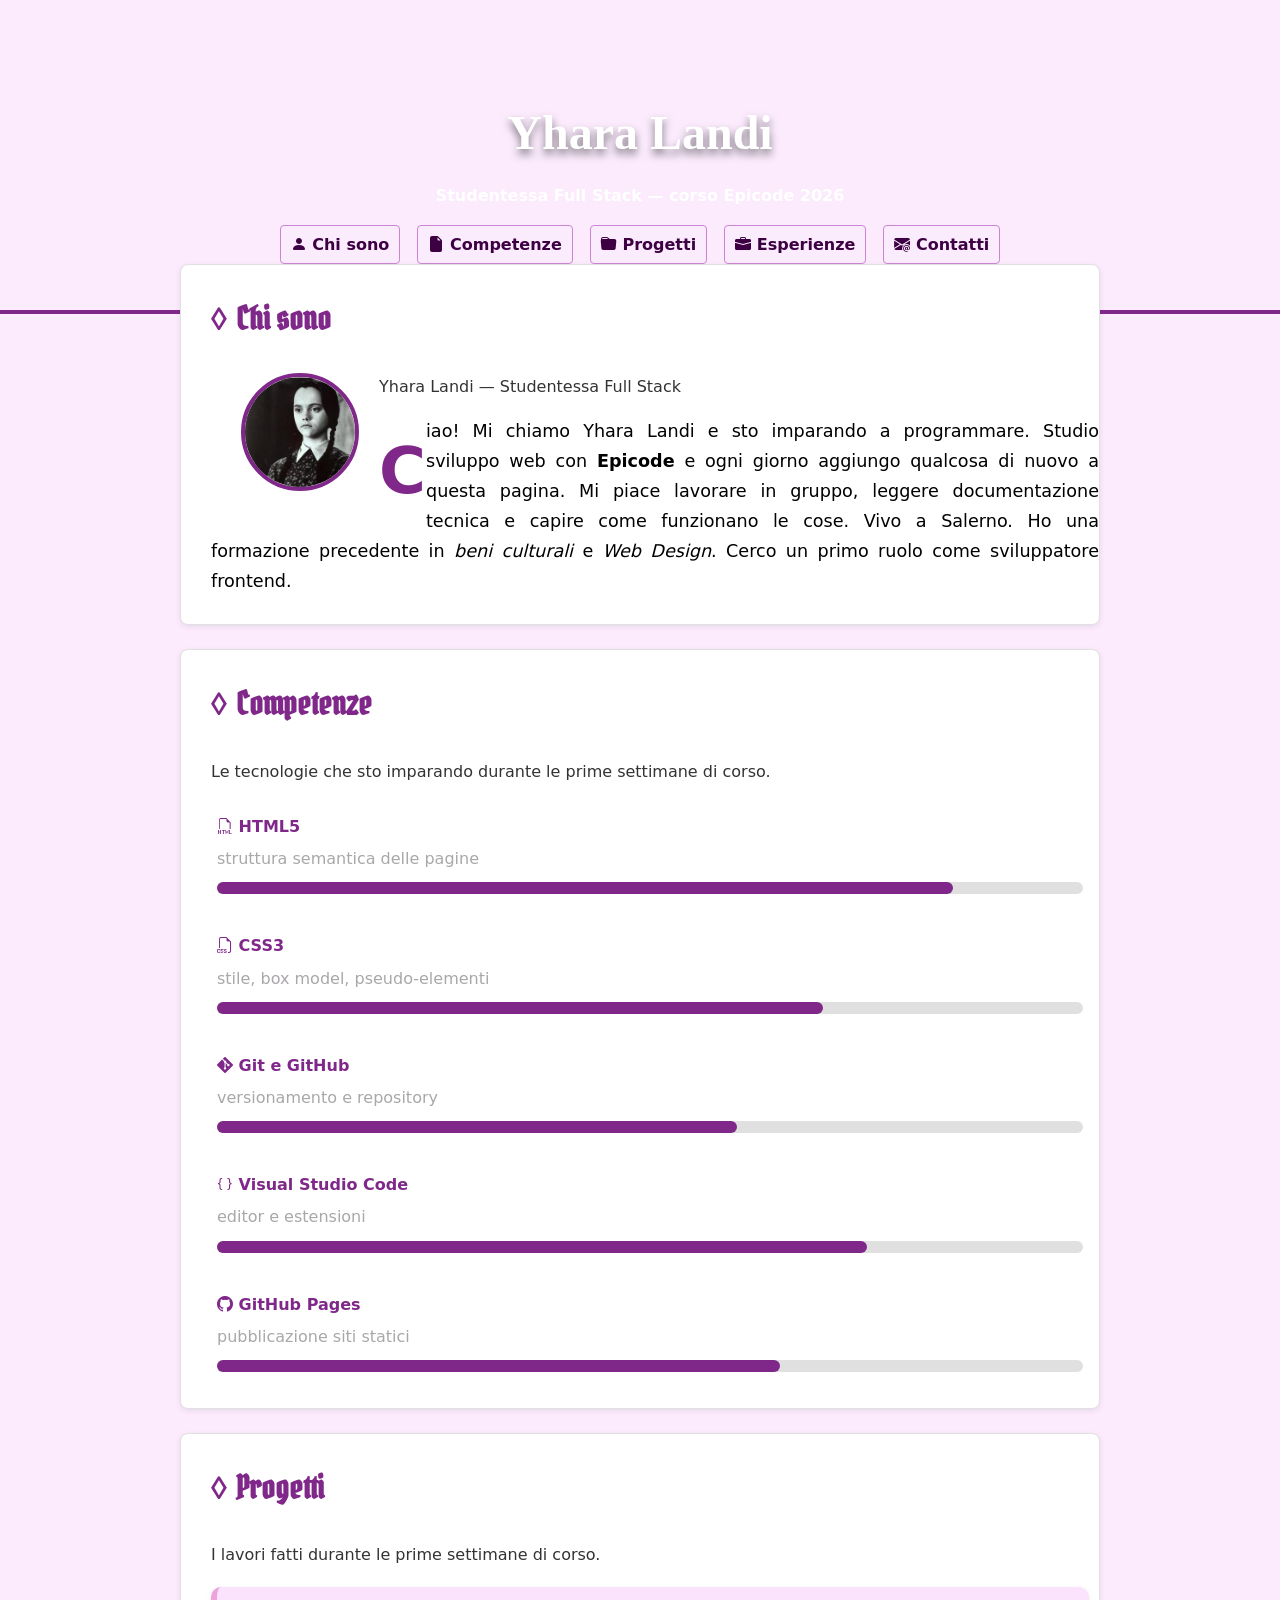
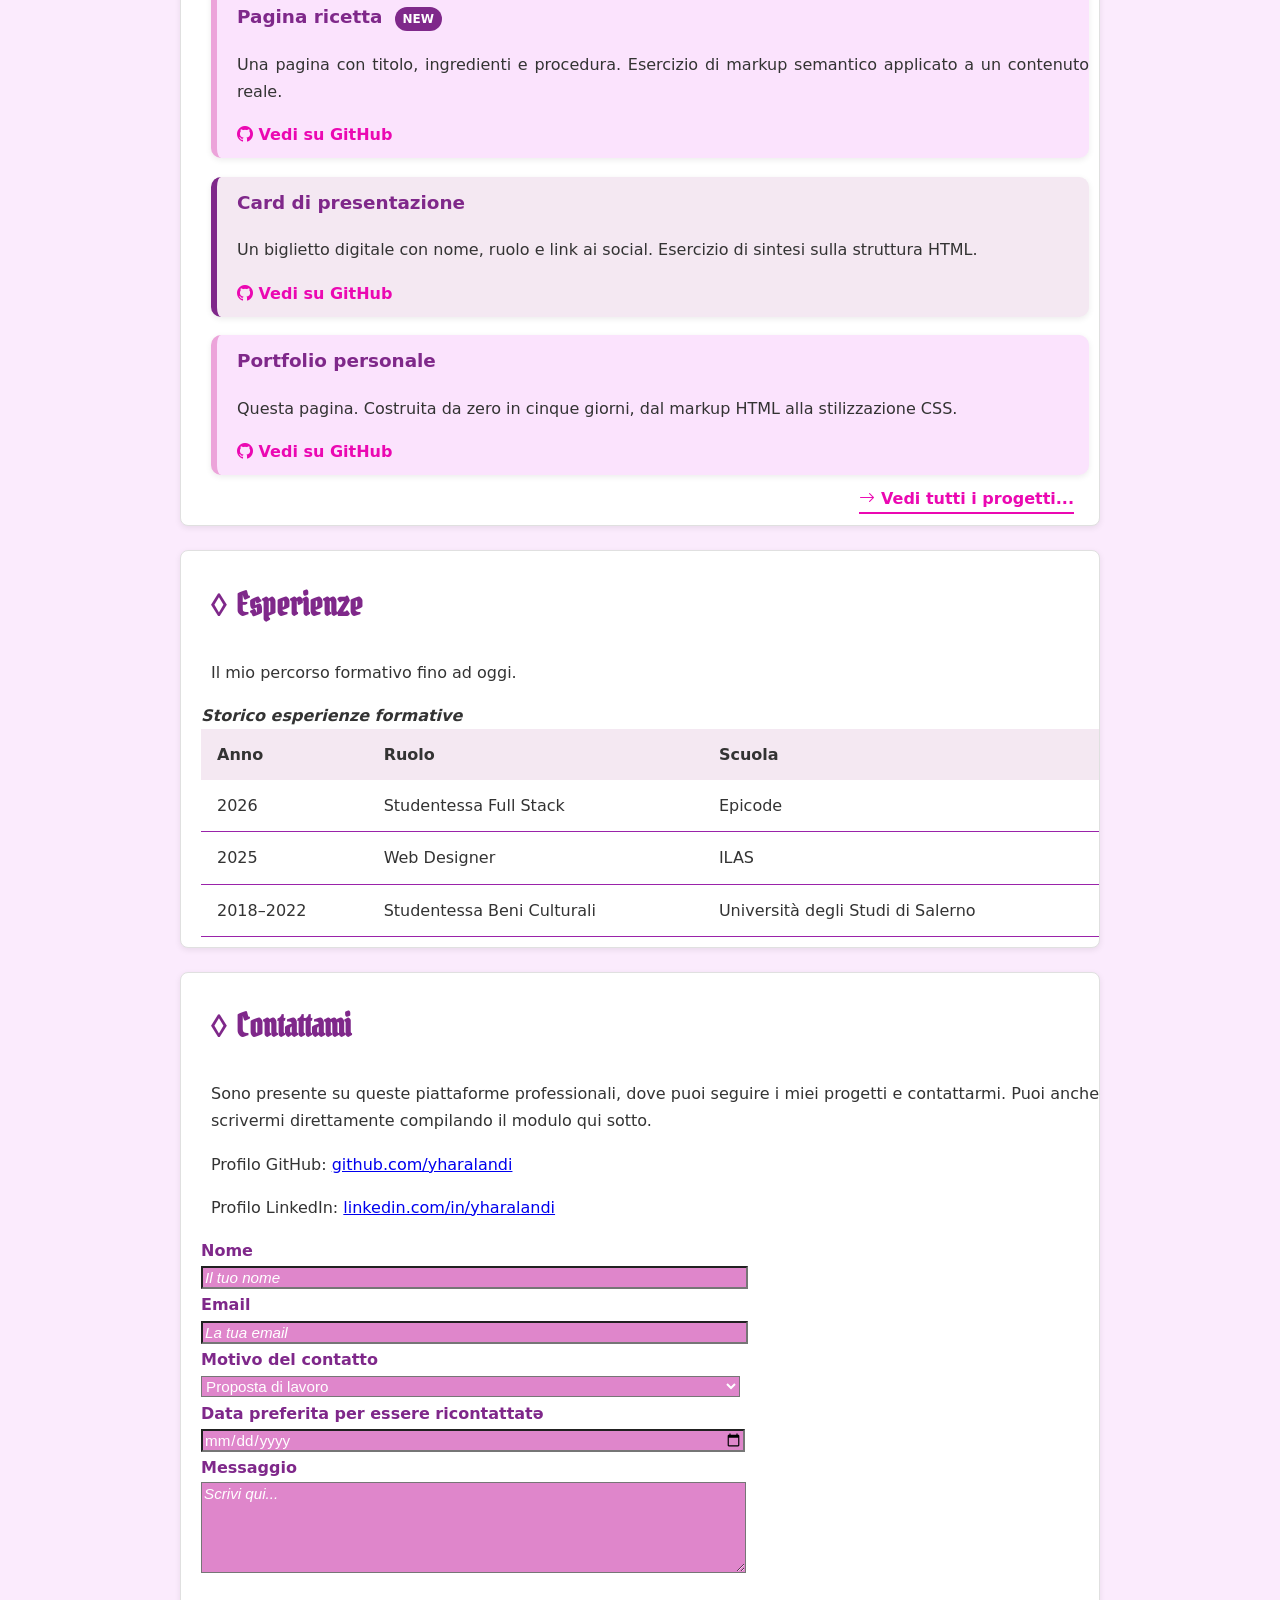
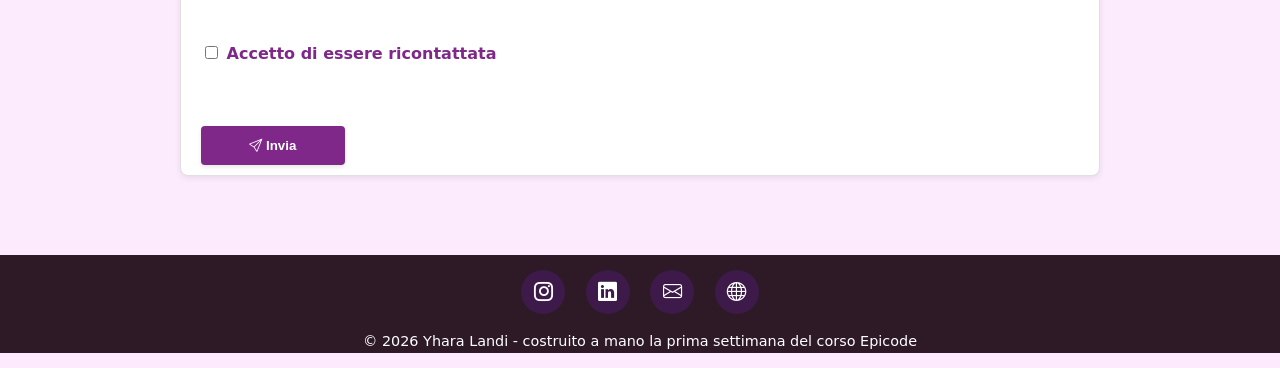
==== commit 05b7e0c9: "modifica pagina secondaria" ====
--- a/index.html
+++ b/index.html
@@ -90,9 +90,8 @@
                 <a href="javascript:void();"><i class="bi bi-github"></i> Vedi su GitHub</a>
             </article>
                         <article class="project">
-                <h3>Pagina ricetta</h3>
-                <p>Una pagina con titolo, ingredienti e procedura. Esercizio di markup semantico applicato a un
-                    contenuto reale.</p>
+                <h3>Portfolio personale</h3>
+                <p>Questa pagina. Costruita da zero in cinque giorni, dal markup HTML alla stilizzazione CSS.</p>
                 <a href="javascript:void();"><i class="bi bi-github"></i> Vedi su GitHub</a>
             </article>
             <a href="project.html" class="altriProgetti"><i class="bi bi-arrow-right"></i> Vedi tutti i progetti...</a>
--- a/assets/css/style.css
+++ b/assets/css/style.css
@@ -390,4 +390,27 @@
 #siteFooter a:hover {
     background-color: hsl(293, 55%, 35%);
     color: #9e3183;
+}
+
+/*nuova pagina*/
+.projectCard {
+    background-color: #ffffff;
+    text-align: justify;
+    padding: 32px;
+    margin-bottom: 24px;
+    border: 1px solid #e0e0e0;
+    border-radius: 8px;
+    box-shadow: 0 2px 6px rgba(0, 0, 0, 0.08);
+}
+.projectCard a {
+    color: #eb08b2;
+    font-size: 1em;
+    text-decoration: none;
+    font-weight: 600;
+}
+
+.projectCard a:hover {
+    color: #7F288A;
+    border-bottom: solid 4px #7F288A;
+    text-decoration: none;
 }
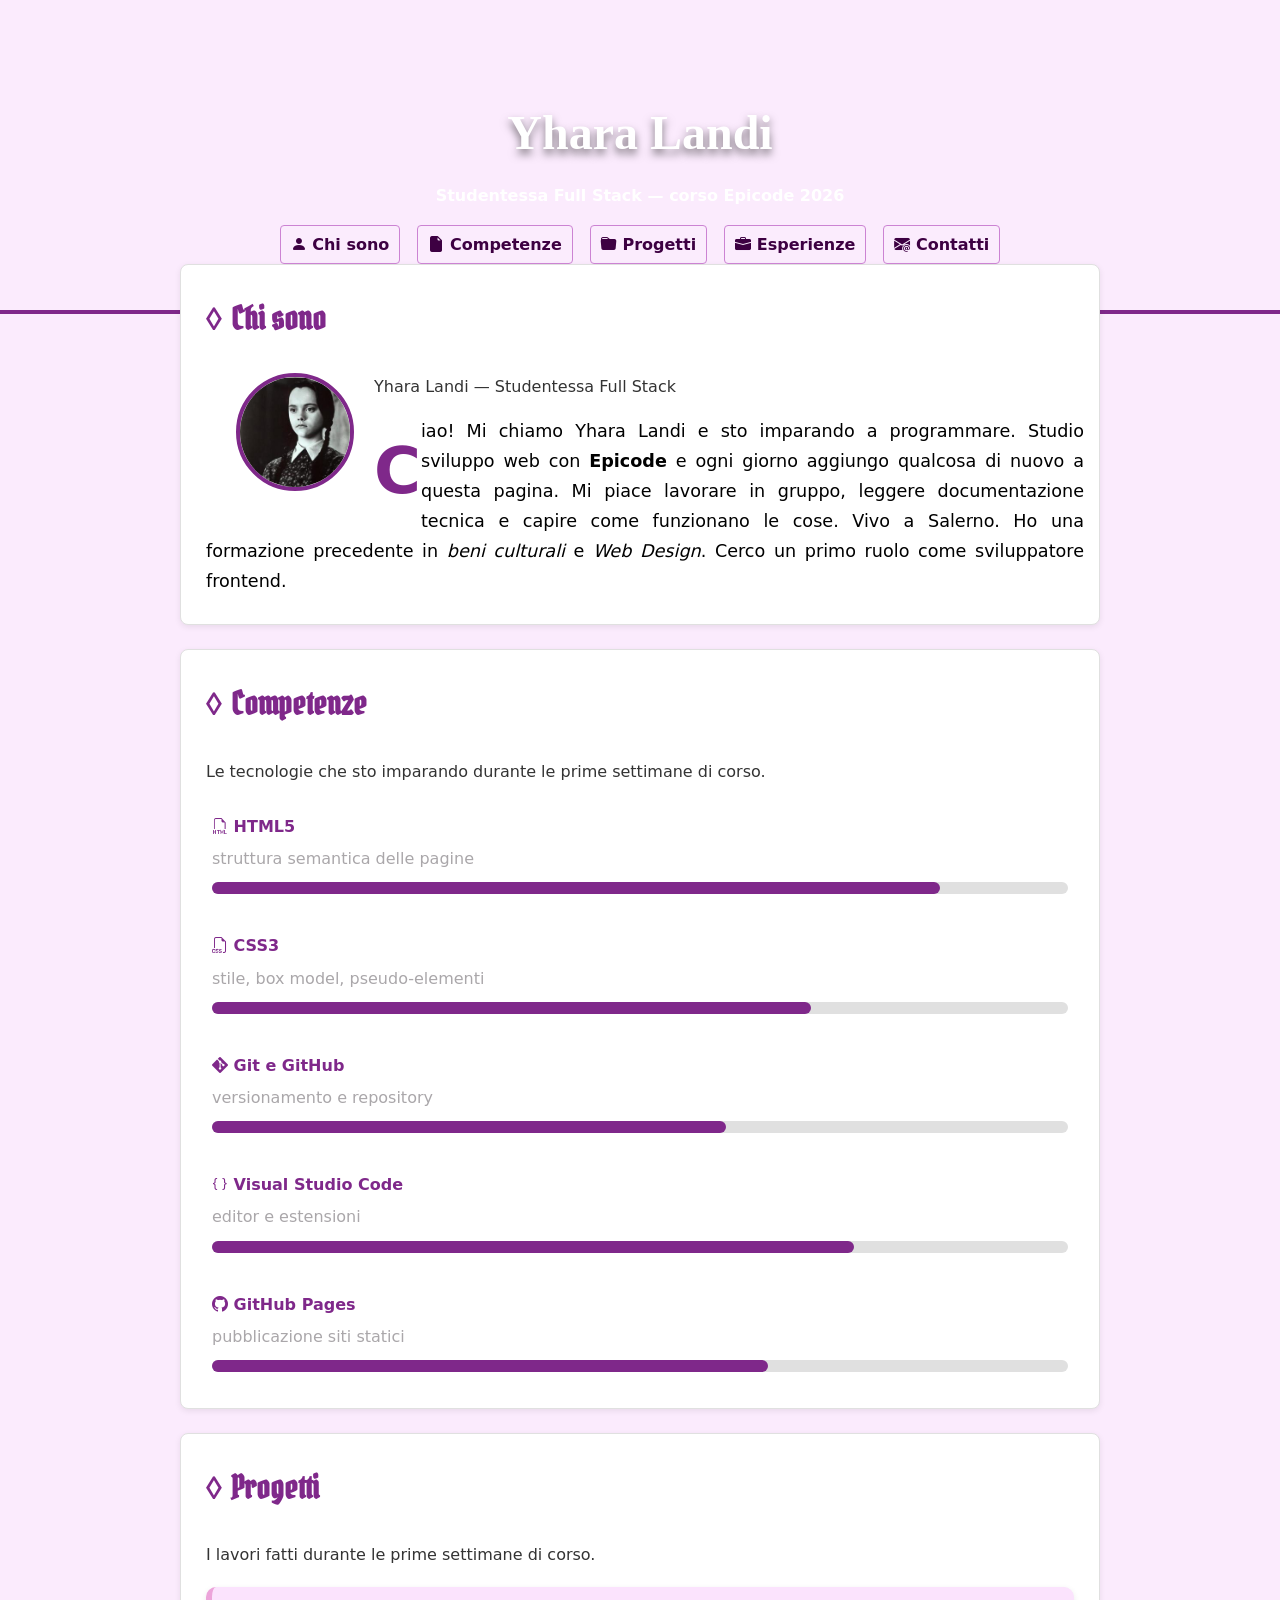
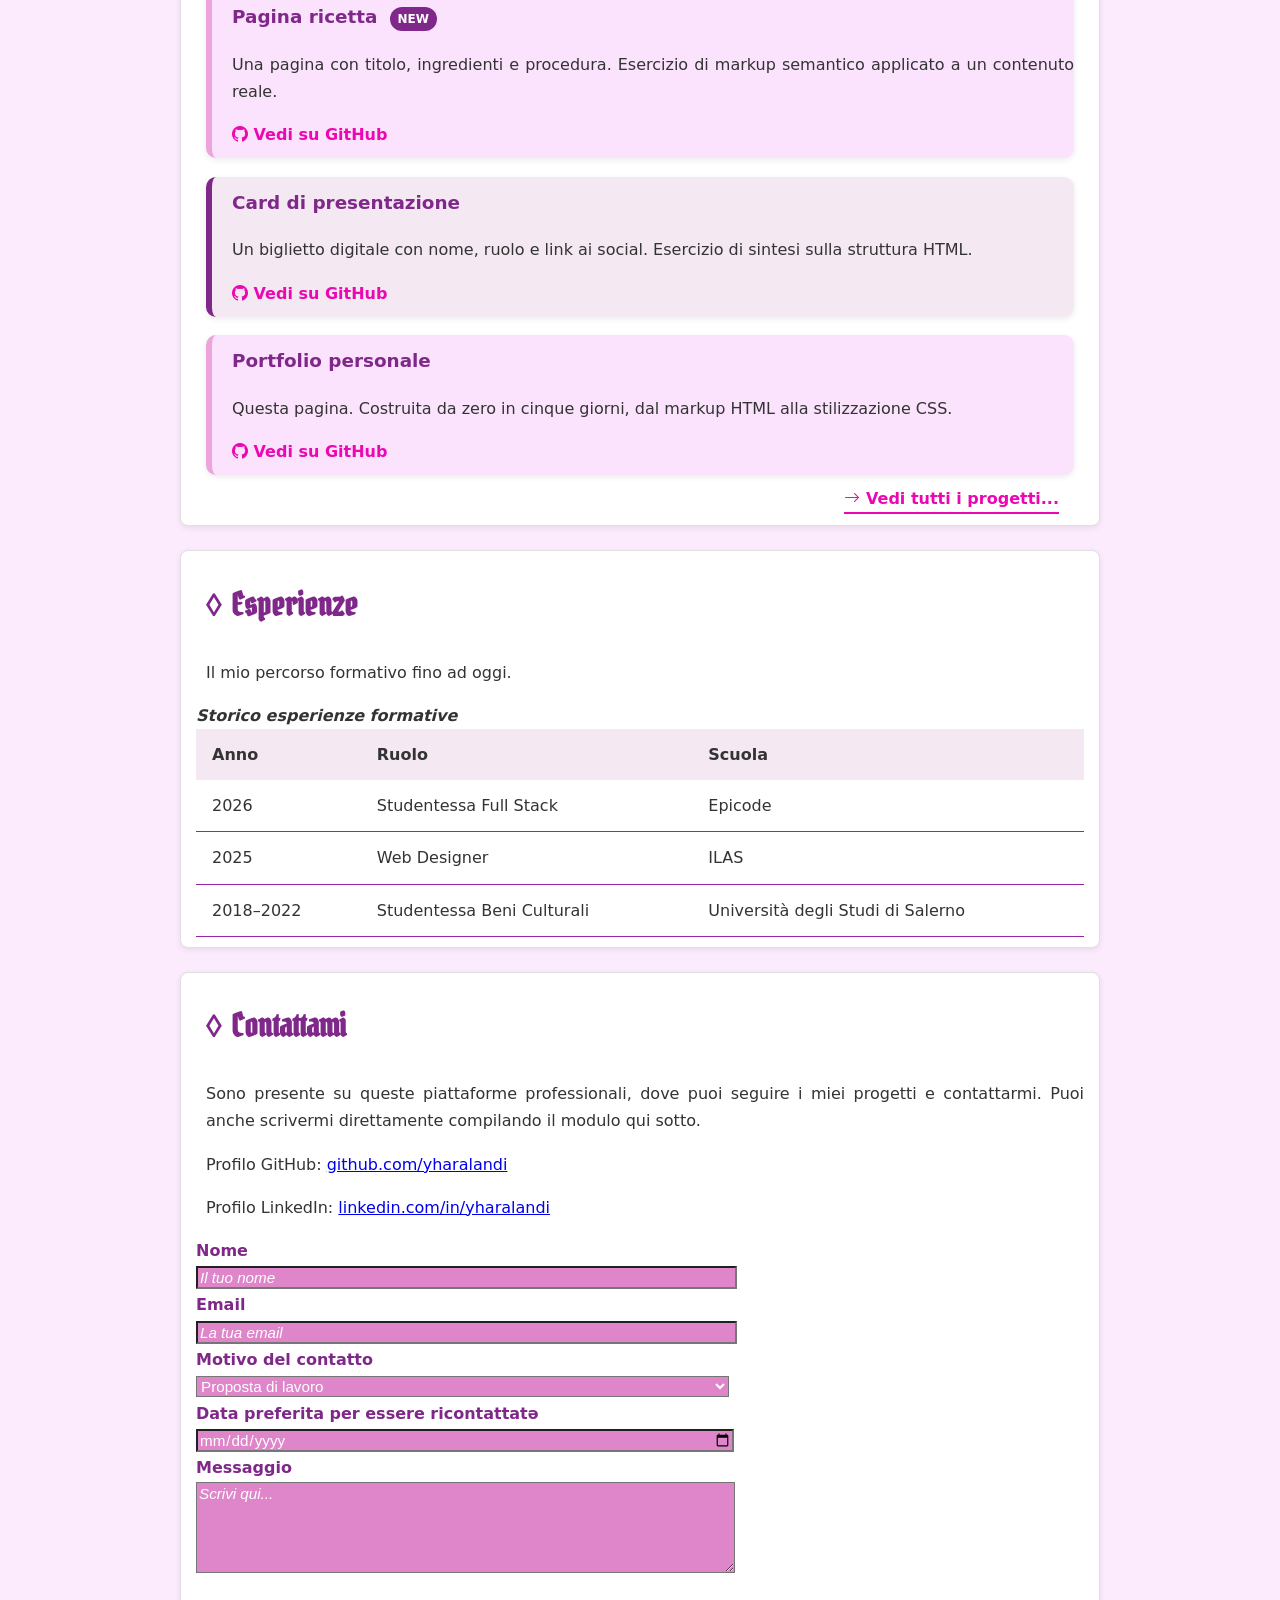
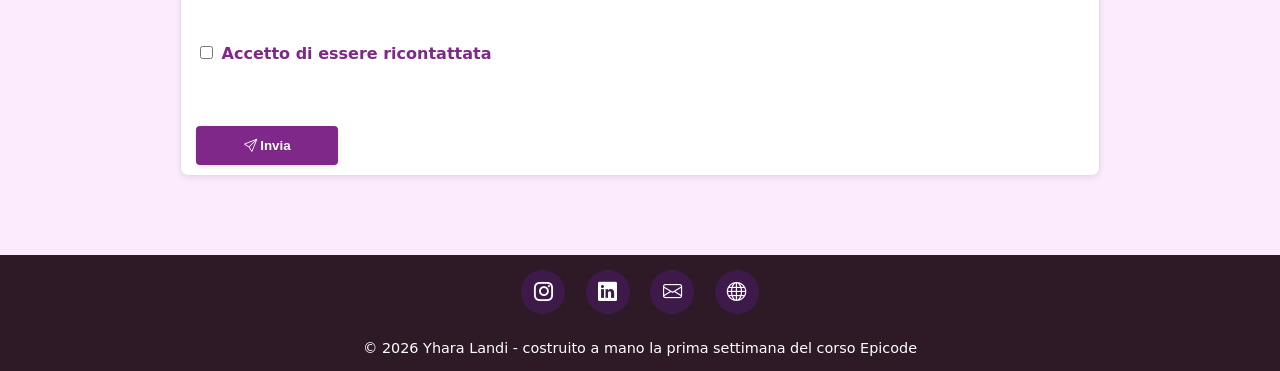
==== commit 85af1b21: "rifiniture" ====
--- a/index.html
+++ b/index.html
@@ -5,13 +5,13 @@
     <meta charset="UTF-8">
     <meta name="viewport" content="width=device-width, initial-scale=1.0">
     <title>Yhara Landi</title>
-    <link href="https://fonts.googleapis.com/css2?family=Pirata+One&display=swap" rel="stylesheet">
-    <link rel="preconnect" href="https://fonts.googleapis.com">
+  <link rel="preconnect" href="https://fonts.googleapis.com">
 <link rel="preconnect" href="https://fonts.gstatic.com" crossorigin>
-<link href="https://fonts.googleapis.com/css2?family=Roboto:ital,wght@0,100..900;1,100..900&display=swap" rel="stylesheet">
+<link href="https://fonts.googleapis.com/css2?family=Pirata+One&family=Roboto:ital,wght@0,100..900;1,100..900&display=swap" rel="stylesheet">
     <link rel="stylesheet" href="https://cdn.jsdelivr.net/npm/bootstrap-icons@1.13.1/font/bootstrap-icons.min.css">
     <link rel="stylesheet" href="assets/css/style.css">
 </head>
+
 
 <body>
     <header id="siteHeader">
--- a/assets/css/style.css
+++ b/assets/css/style.css
@@ -3,7 +3,6 @@
 body {
     margin: 0;
     padding: 0;
-    font-family: "Helvetica Neue", Arial, sans-serif;
     font-size: 16px;
     line-height: 1.7;
     color: #333333;
@@ -13,6 +12,7 @@
 }
 
 
+
 #siteHeader {
     background-image: url(https://images.unsplash.com/photo-1557682250-33bd709cbe85?q=80&w=1129&auto=format&fit=crop&ixlib=rb-4.1.0&ixid=M3wxMjA3fDB8MHxwaG90by1wYWdlfHx8fGVufDB8fHx8fA%3D%3D);
     background-size: cover;
@@ -73,7 +73,7 @@
 
 main>div {
     margin-bottom: 24px;
-    padding-bottom: 10px;
+    padding:0 15px 10px 15px;
     border: 1px solid #e0e0e0;
     border-radius: 8px;
     box-shadow: 0 2px 6px rgba(0, 0, 0, 0.08);
@@ -104,14 +104,14 @@
 #contatti {
     background-color: #ffffff;
     text-align: justify;
-    padding-left: 20px;
 }
 
 #chiSono>p,
 #competenze>p,
 #progetti>p,
 #esperienze>p,
-#contatti>p, #chiSono>h2,
+#contatti>p,
+#chiSono>h2,
 #competenze>h2,
 #progetti>h2,
 #esperienze>h2,
@@ -190,9 +190,10 @@
 }
 
 /*progetti*/
-#progetti{
-padding-bottom: 40px;
-}
+#progetti {
+    padding-bottom: 40px;
+}
+
 .project:nth-of-type(odd) {
     background-color: #fbe3fd;
     border-left: solid 6px #eca4da;
@@ -391,6 +392,11 @@
     background-color: hsl(293, 55%, 35%);
     color: #9e3183;
 }
+#siteFooter p{
+    margin: 0;
+    padding: 10px;
+}
+
 
 /*nuova pagina*/
 .projectCard {
@@ -402,6 +408,7 @@
     border-radius: 8px;
     box-shadow: 0 2px 6px rgba(0, 0, 0, 0.08);
 }
+
 .projectCard a {
     color: #eb08b2;
     font-size: 1em;
@@ -413,4 +420,6 @@
     color: #7F288A;
     border-bottom: solid 4px #7F288A;
     text-decoration: none;
-}+}
+
+
